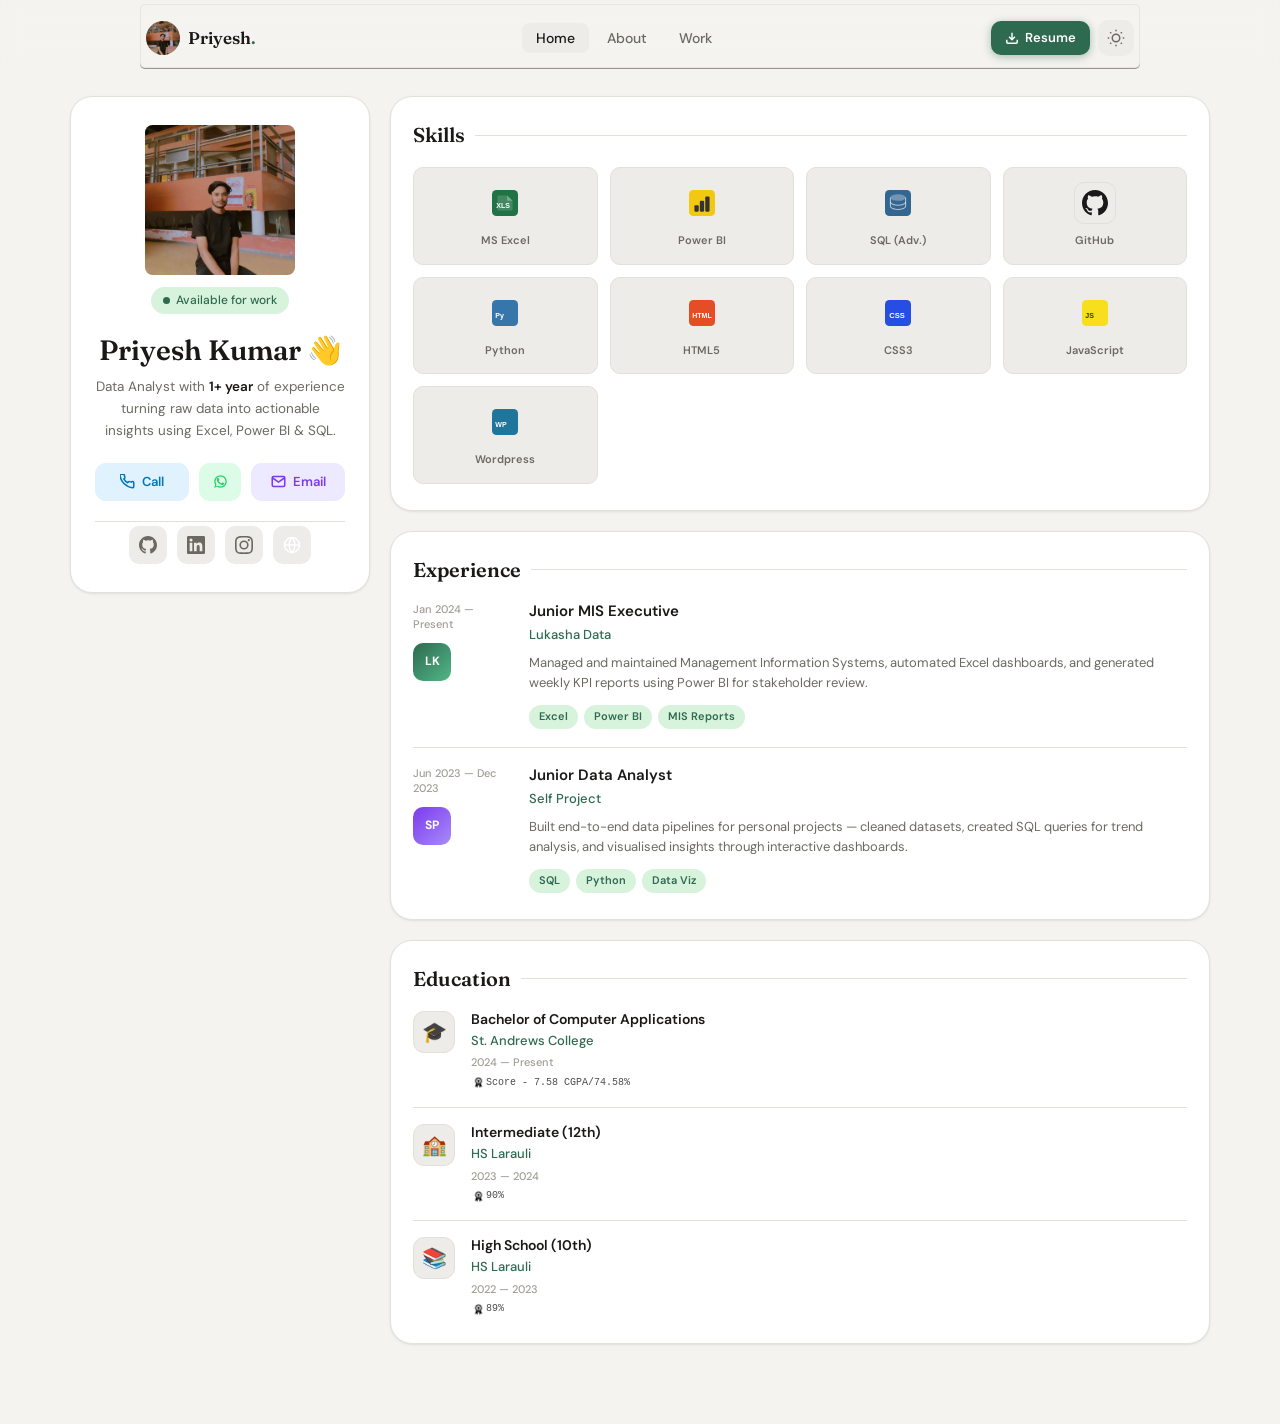
==== index.html @ 8670bcb8 "first commit" ====
<!DOCTYPE html>
<html lang="en" data-theme="light">
<head>
  <meta charset="UTF-8" />
  <meta name="viewport" content="width=device-width, initial-scale=1.0" />
  <title>Priyesh—Data Analyst</title>
  <link rel="preconnect" href="https://fonts.googleapis.com" />
  <link rel="preconnect" href="https://fonts.gstatic.com" crossorigin />
  <link href="https://fonts.googleapis.com/css2?family=DM+Sans:ital,opsz,wght@0,9..40,300;0,9..40,400;0,9..40,500;0,9..40,600;0,9..40,700;1,9..40,400&family=Fraunces:ital,opsz,wght@0,9..144,300;0,9..144,600;1,9..144,400&display=swap" rel="stylesheet" />
  <link rel="stylesheet" href="style.css" />
</head>
<body>
 
  <!-- ═══════════════════════════════════════════
       NAVBAR
  ═══════════════════════════════════════════ -->
  <nav class="navbar" id="navbar">
    <div class="nav-inner">
      <a href="#" class="logo" aria-label="Home">
        <img src="pic1.jpg" class="logo-mark"></img>
        <span class="logo-text">Priyesh<em>.</em></span>
      </a>
 
      <ul class="nav-links" id="navLinks">
        <li><a href="#home" class="nav-link active">Home</a></li>
        <li><a href="#about" class="nav-link">About</a></li>
        <li><a href="#work" class="nav-link">Work</a></li>
      </ul>
 
      <div class="nav-actions">
        <a href="Priyesh_Data_Analyst_Resume.pdf" class="btn-resume" download>
          <svg width="14" height="14" viewBox="0 0 24 24" fill="none" stroke="currentColor" stroke-width="2.5"><path d="M21 15v4a2 2 0 01-2 2H5a2 2 0 01-2-2v-4"/><polyline points="7 10 12 15 17 10"/><line x1="12" y1="15" x2="12" y2="3"/></svg>
          Resume
        </a>
        <button class="theme-toggle" id="themeToggle" aria-label="Toggle theme">
          <svg class="icon-sun" width="18" height="18" viewBox="0 0 24 24" fill="none" stroke="currentColor" stroke-width="2"><circle cx="12" cy="12" r="5"/><line x1="12" y1="1" x2="12" y2="3"/><line x1="12" y1="21" x2="12" y2="23"/><line x1="4.22" y1="4.22" x2="5.64" y2="5.64"/><line x1="18.36" y1="18.36" x2="19.78" y2="19.78"/><line x1="1" y1="12" x2="3" y2="12"/><line x1="21" y1="12" x2="23" y2="12"/><line x1="4.22" y1="19.78" x2="5.64" y2="18.36"/><line x1="18.36" y1="5.64" x2="19.78" y2="4.22"/></svg>
          <svg class="icon-moon" width="18" height="18" viewBox="0 0 24 24" fill="none" stroke="currentColor" stroke-width="2"><path d="M21 12.79A9 9 0 1111.21 3 7 7 0 0021 12.79z"/></svg>
        </button>
        <button class="hamburger" id="hamburger" aria-label="Open menu" aria-expanded="false">
          <span></span><span></span><span></span>
        </button>
      </div>
    </div>
  </nav>
 
  <!-- ═══════════════════════════════════════════
       HERO / MAIN CONTENT
  ═══════════════════════════════════════════ -->
  <main class="main-content" id="home">
    <div class="container">
      <div class="layout-grid">
 
        <!-- ───── LEFT COLUMN ───── -->
        <aside class="left-col">
          <div class="profile-card card" data-aos>
            <!-- Profile image -->
            <div class="profile-img-wrap">
  
            <div class="profile-img-slider">
                <img src="pic1.jpg" class="active" />
                <img src="pic2.jpg" />
                <img src="pic3.png" />
                <img src="pic4.jpg" />
            </div>

            <div class="status-badge">
                <span class="status-dot"></span>
                Available for work
            </div>

</div>
 
            <!-- Identity -->
            <div class="profile-info">
              <h1 class="profile-name">Priyesh Kumar <span class="wave">👋</span></h1>
              <p class="profile-bio">
                Data Analyst with <strong>1+ year</strong> of experience turning raw data into actionable insights using Excel, Power BI &amp; SQL.
              </p>
            </div>
 
            <!-- CTA buttons -->
            <div class="cta-buttons">
              <a href="tel:+91XXXXXXXXXX" class="btn btn-call" title="Call May No Available">
                <svg width="15" height="15" viewBox="0 0 24 24" fill="none" stroke="currentColor" stroke-width="2.5"><path d="M22 16.92v3a2 2 0 01-2.18 2 19.79 19.79 0 01-8.63-3.07A19.5 19.5 0 013.07 11a19.79 19.79 0 01-3.07-8.67A2 2 0 012 .18h3a2 2 0 012 1.72 12.84 12.84 0 00.7 2.81 2 2 0 01-.45 2.11L6.09 7.91a16 16 0 006 6l1.27-1.27a2 2 0 012.11-.45 12.84 12.84 0 002.81.7A2 2 0 0122 14z"/></svg>
                Call
              </a>
              <a href="https://wa.me/9262665260" target="_blank" class="btn btn-whatsapp">
                <svg width="15" height="15" viewBox="0 0 24 24" fill="currentColor"><path d="M17.472 14.382c-.297-.149-1.758-.867-2.03-.967-.273-.099-.471-.148-.67.15-.197.297-.767.966-.94 1.164-.173.199-.347.223-.644.075-.297-.15-1.255-.463-2.39-1.475-.883-.788-1.48-1.761-1.653-2.059-.173-.297-.018-.458.13-.606.134-.133.298-.347.446-.52.149-.174.198-.298.298-.497.099-.198.05-.371-.025-.52-.075-.149-.669-1.612-.916-2.207-.242-.579-.487-.5-.669-.51-.173-.008-.371-.01-.57-.01-.198 0-.52.074-.792.372-.272.297-1.04 1.016-1.04 2.479 0 1.462 1.065 2.875 1.213 3.074.149.198 2.096 3.2 5.077 4.487.709.306 1.262.489 1.694.625.712.227 1.36.195 1.871.118.571-.085 1.758-.719 2.006-1.413.248-.694.248-1.289.173-1.413-.074-.124-.272-.198-.57-.347z"/><path d="M11.999 2C6.477 2 2 6.477 2 12c0 1.89.525 3.66 1.438 5.168L2 22l4.986-1.419A9.953 9.953 0 0012 22c5.523 0 10-4.477 10-10S17.523 2 11.999 2zm.001 18a8 8 0 01-4.075-1.118l-.292-.173-3.024.861.876-2.95-.19-.304A8 8 0 1112 20z"/></svg>
              </a>
            <a href="mailto:priyesh9080@email.com?subject=Hello&body=I want to contact you" class="btn btn-email">
                <svg width="15" height="15" viewBox="0 0 24 24" fill="none" stroke="currentColor" stroke-width="2.5"><path d="M4 4h16c1.1 0 2 .9 2 2v12c0 1.1-.9 2-2 2H4c-1.1 0-2-.9-2-2V6c0-1.1.9-2 2-2z"/><polyline points="22,6 12,13 2,6"/></svg>
                Email
              </a>
            </div>
 
            <!-- Social links -->
            <div class="social-links">
              <a href="https://github.com/Priyesh47data" target="_blank" class="social-icon" aria-label="GitHub">
                <svg width="18" height="18" viewBox="0 0 24 24" fill="currentColor"><path d="M12 0C5.374 0 0 5.373 0 12c0 5.302 3.438 9.8 8.207 11.387.599.111.793-.261.793-.577v-2.234c-3.338.726-4.033-1.416-4.033-1.416-.546-1.387-1.333-1.756-1.333-1.756-1.089-.745.083-.729.083-.729 1.205.084 1.839 1.237 1.839 1.237 1.07 1.834 2.807 1.304 3.492.997.107-.775.418-1.305.762-1.604-2.665-.305-5.467-1.334-5.467-5.931 0-1.311.469-2.381 1.236-3.221-.124-.303-.535-1.524.117-3.176 0 0 1.008-.322 3.301 1.23A11.509 11.509 0 0112 5.803c1.02.005 2.047.138 3.006.404 2.291-1.552 3.297-1.23 3.297-1.23.653 1.653.242 2.874.118 3.176.77.84 1.235 1.911 1.235 3.221 0 4.609-2.807 5.624-5.479 5.921.43.372.823 1.102.823 2.222v3.293c0 .319.192.694.801.576C20.566 21.797 24 17.3 24 12c0-6.627-5.373-12-12-12z"/></svg>
              </a>
              <a href="https://www.linkedin.com/in/priyesh50/" target="_blank" class="social-icon" aria-label="LinkedIn">
                <svg width="18" height="18" viewBox="0 0 24 24" fill="currentColor"><path d="M20.447 20.452h-3.554v-5.569c0-1.328-.027-3.037-1.852-3.037-1.853 0-2.136 1.445-2.136 2.939v5.667H9.351V9h3.414v1.561h.046c.477-.9 1.637-1.85 3.37-1.85 3.601 0 4.267 2.37 4.267 5.455v6.286zM5.337 7.433a2.062 2.062 0 01-2.063-2.065 2.064 2.064 0 112.063 2.065zm1.782 13.019H3.555V9h3.564v11.452zM22.225 0H1.771C.792 0 0 .774 0 1.729v20.542C0 23.227.792 24 1.771 24h20.451C23.2 24 24 23.227 24 22.271V1.729C24 .774 23.2 0 22.222 0h.003z"/></svg>
              </a>
              <a href="https://www.instagram.com/https_priyesh/" target="_blank" class="social-icon" aria-label="Instagram">
                <svg width="18" height="18" viewBox="0 0 24 24" fill="currentColor"><path d="M12 2.163c3.204 0 3.584.012 4.85.07 3.252.148 4.771 1.691 4.919 4.919.058 1.265.069 1.645.069 4.849 0 3.205-.012 3.584-.069 4.849-.149 3.225-1.664 4.771-4.919 4.919-1.266.058-1.644.07-4.85.07-3.204 0-3.584-.012-4.849-.07-3.26-.149-4.771-1.699-4.919-4.92-.058-1.265-.07-1.644-.07-4.849 0-3.204.013-3.583.07-4.849.149-3.227 1.664-4.771 4.919-4.919 1.266-.057 1.645-.069 4.849-.069zm0-2.163c-3.259 0-3.667.014-4.947.072-4.358.2-6.78 2.618-6.98 6.98-.059 1.281-.073 1.689-.073 4.948 0 3.259.014 3.668.072 4.948.2 4.358 2.618 6.78 6.98 6.98 1.281.058 1.689.072 4.948.072 3.259 0 3.668-.014 4.948-.072 4.354-.2 6.782-2.618 6.979-6.98.059-1.28.073-1.689.073-4.948 0-3.259-.014-3.667-.072-4.947-.196-4.354-2.617-6.78-6.979-6.98-1.281-.059-1.69-.073-4.949-.073zm0 5.838a6.162 6.162 0 100 12.324 6.162 6.162 0 000-12.324zM12 16a4 4 0 110-8 4 4 0 010 8zm6.406-11.845a1.44 1.44 0 100 2.881 1.44 1.44 0 000-2.881z"/></svg>
              </a>
              <a title="Full Website" href="https://priyesh-five.vercel.app" target="_blank" class="social-icon" aria-label="Website">
                <svg class="globe-anim" width="18" height="18" viewBox="0 0 24 24" fill="none" stroke="currentColor" stroke-width="2">
                    <circle cx="12" cy="12" r="10"/>
                    <line x1="2" y1="12" x2="22" y2="12"/>
                    <path d="M12 2a15.3 15.3 0 014 10 15.3 15.3 0 01-4 10 15.3 15.3 0 01-4-10 15.3 15.3 0 014-10z"/>
                </svg>
             </a>
            </div>
          </div>
        </aside>
 
        <!-- ───── RIGHT COLUMN ───── -->
        <section class="right-col" id="about">
 
          <!-- SKILLS -->
          <div class="section-card card" data-aos>
            <h2 class="section-title">Skills</h2>
            <div class="skills-grid">
 
              <div class="skill-item">
                <div class="skill-icon excel">
                  <svg width="26" height="26" viewBox="0 0 48 48" fill="none"><rect width="48" height="48" rx="8" fill="#217346"/><path d="M28 10H12a2 2 0 00-2 2v24a2 2 0 002 2h24a2 2 0 002-2V20L28 10z" fill="#fff" fill-opacity=".15"/><path d="M28 10v10h10L28 10z" fill="#fff" fill-opacity=".3"/><text x="8" y="34" font-family="Arial" font-weight="bold" font-size="13" fill="white">XLS</text></svg>
                </div>
                <span>MS Excel</span>
              </div>
 
              <div class="skill-item">
                <div class="skill-icon powerbi">
                  <svg width="26" height="26" viewBox="0 0 48 48" fill="none"><rect width="48" height="48" rx="8" fill="#F2C811"/><rect x="10" y="28" width="8" height="12" rx="2" fill="#333"/><rect x="20" y="20" width="8" height="20" rx="2" fill="#333"/><rect x="30" y="12" width="8" height="28" rx="2" fill="#333"/></svg>
                </div>
                <span>Power BI</span>
              </div>
 
              <div class="skill-item">
                <div class="skill-icon sql">
                  <svg width="26" height="26" viewBox="0 0 48 48" fill="none"><rect width="48" height="48" rx="8" fill="#336791"/><ellipse cx="24" cy="14" rx="14" ry="6" fill="#fff" fill-opacity=".3"/><path d="M10 14v8c0 3.314 6.268 6 14 6s14-2.686 14-6v-8" stroke="#fff" stroke-opacity=".6" stroke-width="2"/><path d="M10 22v8c0 3.314 6.268 6 14 6s14-2.686 14-6v-8" stroke="#fff" stroke-opacity=".6" stroke-width="2"/></svg>
                </div>
                <span>SQL (Adv.)</span>
              </div>
 
              <div class="skill-item">
                <div class="skill-icon github">
                  <svg width="26" height="26" viewBox="0 0 24 24" fill="currentColor"><path d="M12 0C5.374 0 0 5.373 0 12c0 5.302 3.438 9.8 8.207 11.387.599.111.793-.261.793-.577v-2.234c-3.338.726-4.033-1.416-4.033-1.416-.546-1.387-1.333-1.756-1.333-1.756-1.089-.745.083-.729.083-.729 1.205.084 1.839 1.237 1.839 1.237 1.07 1.834 2.807 1.304 3.492.997.107-.775.418-1.305.762-1.604-2.665-.305-5.467-1.334-5.467-5.931 0-1.311.469-2.381 1.236-3.221-.124-.303-.535-1.524.117-3.176 0 0 1.008-.322 3.301 1.23A11.509 11.509 0 0112 5.803c1.02.005 2.047.138 3.006.404 2.291-1.552 3.297-1.23 3.297-1.23.653 1.653.242 2.874.118 3.176.77.84 1.235 1.911 1.235 3.221 0 4.609-2.807 5.624-5.479 5.921.43.372.823 1.102.823 2.222v3.293c0 .319.192.694.801.576C20.566 21.797 24 17.3 24 12c0-6.627-5.373-12-12-12z"/></svg>
                </div>
                <span>GitHub</span>
              </div>

              <div class="skill-item">
                <div class="skill-icon python">
                  <svg width="26" height="26" viewBox="0 0 48 48" fill="none"><rect width="48" height="48" rx="8" fill="#3776AB"/><text x="6" y="34" font-family="Arial" font-weight="bold" font-size="13" fill="white">Py</text></svg>
                </div>
                <span>Python</span>
              </div>

              <div class="skill-item">
                <div class="skill-icon html">
                  <svg width="26" height="26" viewBox="0 0 48 48" fill="none">
                  <rect width="48" height="48" rx="8" fill="#E44D26"/>
                  <text x="6" y="34" font-family="Arial" font-weight="bold" font-size="13" fill="white">HTML</text></svg>
                </div>
                <span>HTML5</span>
              </div>
 
              <div class="skill-item">
                <div class="skill-icon css">
                  <svg width="26" height="26" viewBox="0 0 48 48" fill="none">
                  <rect width="48" height="48" rx="8" fill="#264DE4"/>
                  <text x="8" y="34" font-family="Arial" font-weight="bold" font-size="14" fill="white">CSS</text></svg>
                </div>
                <span>CSS3</span>
              </div>
 
              <div class="skill-item">
                <div class="skill-icon js">
                  <svg width="26" height="26" viewBox="0 0 48 48" fill="none">
                  <rect width="48" height="48" rx="8" fill="#F7DF1E"/>
                  <text x="6" y="34" font-family="Arial" font-weight="bold" font-size="13" fill="#333">JS</text></svg>
                </div>
                <span>JavaScript</span>
              </div>
 
              <div class="skill-item">
                <div class="skill-icon js">
                    <svg width="26" height="26" viewBox="0 0 48 48" fill="none">
                    <rect width="48" height="48" rx="8" fill="#21759B"/>
                    <text x="6" y="34" font-family="Arial" font-weight="bold" font-size="13" fill="#ffffff">WP</text>
                    </svg>
                </div>
                <span>Wordpress</span>
              </div>
 
            </div>
          </div>
 
          <!-- EXPERIENCE -->
          <div class="section-card card" data-aos id="work">
            <h2 class="section-title">Experience</h2>
            <div class="timeline">
 
              <div class="timeline-item">
                <div class="timeline-meta">
                  <span class="timeline-date">Jan 2024 — Present</span>
                  <div class="company-badge lukasha">LK</div>
                </div>
                <div class="timeline-body">
                  <h3 class="job-title">Junior MIS Executive</h3>
                  <p class="company-name">Lukasha Data</p>
                  <p class="job-desc">Managed and maintained Management Information Systems, automated Excel dashboards, and generated weekly KPI reports using Power BI for stakeholder review.</p>
                  <div class="tag-list">
                    <span class="tag">Excel</span>
                    <span class="tag">Power BI</span>
                    <span class="tag">MIS Reports</span>
                  </div>
                </div>
              </div>
 
              <div class="timeline-item">
                <div class="timeline-meta">
                  <span class="timeline-date">Jun 2023 — Dec 2023</span>
                  <div class="company-badge self">SP</div>
                </div>
                <div class="timeline-body">
                  <h3 class="job-title">Junior Data Analyst</h3>
                  <p class="company-name">Self Project</p>
                  <p class="job-desc">Built end-to-end data pipelines for personal projects — cleaned datasets, created SQL queries for trend analysis, and visualised insights through interactive dashboards.</p>
                  <div class="tag-list">
                    <span class="tag">SQL</span>
                    <span class="tag">Python</span>
                    <span class="tag">Data Viz</span>
                  </div>
                </div>
              </div>
 
            </div>
          </div>
 
          <!-- EDUCATION -->
          <div class="section-card card" data-aos>
            <h2 class="section-title">Education</h2>
            <div class="edu-list">
 
              <div class="edu-item">
                <div class="edu-icon">🎓</div>
                <div class="edu-body">
                  <h3 class="edu-degree">Bachelor of Computer Applications</h3>
                  <p class="edu-school">St. Andrews College</p>
                  <span class="edu-year">2024 — Present</span>
                  <div class="score"> 
                      <img src="awardLogo.png" alt="awardLogo"> 
                      <span>Score - 7.58 CGPA/74.58%</span>
                  </div>
                </div>
              </div>
 
              <div class="edu-item">
                <div class="edu-icon">🏫</div>
                <div class="edu-body">
                  <h3 class="edu-degree">Intermediate (12th)</h3>
                  <p class="edu-school">HS Larauli</p>
                  <span class="edu-year">2023 — 2024</span>
                    <div class="score"> 
                      <img src="awardLogo.png" alt="awardLogo"> 
                      <span>90%</span>
                    </div>
                 </div>
              </div>
 
              <div class="edu-item">
                <div class="edu-icon">📚</div>
                <div class="edu-body">
                  <h3 class="edu-degree">High School (10th)</h3>
                  <p class="edu-school">HS Larauli</p>
                  <span class="edu-year">2022 — 2023</span>
                  <div class="score"> 
                      <img src="awardLogo.png" alt="awardLogo"> 
                      <span>89%</span>
                  </div>
                </div>
              </div>
 
            </div>
          </div>
 
        </section>
        <!-- end right-col -->
 
      </div>
    </div>
  </main>
 
  <!-- Mobile nav overlay -->
  <div class="nav-overlay" id="navOverlay"></div>
 
  <script src="script.js"></script>
</body>
</html>
---- style.css ----
/* ═══════════════════════════════════════════════════════
   PRIYESH KUMAR — PORTFOLIO STYLESHEET
   Mobile-first responsive design
   ═══════════════════════════════════════════════════════ */
 
/* ─── DESIGN TOKENS ─────────────────────────────────── */
:root {
  /* Colors – Light */
  --bg:            #f4f3ef;
  --bg-card:       #ffffff;
  --bg-card-hover: #fafaf8;
  --surface:       #eeece8;
  --border:        #e2e0da;
  --text-primary:  #1a1917;
  --text-secondary:#6b6962;
  --text-muted:    #a09d96;
  --accent:        #2d6a4f;
  --accent-light:  #d8f3dc;
  --accent-muted:  #e8f4ea;
  --call-color:    #0077b6;
  --call-bg:       #e0f2fe;
  --wa-color:      #25d366;
  --wa-bg:         #dcfce7;
  --mail-color:    #7c3aed;
  --mail-bg:       #ede9fe;
  --shadow-sm:     0 1px 3px rgba(0,0,0,.06), 0 1px 2px rgba(0,0,0,.04);
  --shadow-md:     0 4px 16px rgba(0,0,0,.08), 0 2px 6px rgba(0,0,0,.04);
  --shadow-lg:     0 12px 40px rgba(0,0,0,.1);
  --radius-sm:     10px;
  --radius-md:     16px;
  --radius-lg:     22px;
  --radius-xl:     28px;
  --nav-h:         64px;
  --transition:    0.25s cubic-bezier(.4,0,.2,1);
}
 
[data-theme="dark"] {
  --bg:            #111110;
  --bg-card:       #1c1b19;
  --bg-card-hover: #222120;
  --surface:       #272624;
  --border:        #2f2e2b;
  --text-primary:  #f0ede8;
  --text-secondary:#9a968f;
  --text-muted:    #5c5953;
  --accent:        #52b788;
  --accent-light:  #1b3a2a;
  --accent-muted:  #1a3028;
  --call-color:    #38bdf8;
  --call-bg:       #0c2a3a;
  --wa-color:      #4ade80;
  --wa-bg:         #0d2b18;
  --mail-color:    #a78bfa;
  --mail-bg:       #1e1338;
  --shadow-sm:     0 1px 3px rgba(0,0,0,.3);
  --shadow-md:     0 4px 16px rgba(0,0,0,.4);
  --shadow-lg:     0 12px 40px rgba(0,0,0,.5);
}
 
/* ─── RESET ──────────────────────────────────────────── */
*, *::before, *::after { box-sizing: border-box; margin: 0; padding: 0; }
html { scroll-behavior: smooth; }
body {
  font-family: 'DM Sans', system-ui, sans-serif;
  background: var(--bg);
  color: var(--text-primary);
  line-height: 1.6;
  min-height: 100vh;
  transition: background var(--transition), color var(--transition);
}
img, svg { display: block; max-width: 100%; }
a { text-decoration: none; color: inherit; }
ul { list-style: none; }
button { cursor: pointer; border: none; background: none; font: inherit; }
 
/* ─── TYPOGRAPHY ─────────────────────────────────────── */
h1, h2, h3 { font-family: 'Fraunces', Georgia, serif; line-height: 1.2; }
 
/* ─── UTILITY ────────────────────────────────────────── */
.container {
  width: 100%;
  max-width: 1180px;
  margin: 0 auto;
  padding: 0 20px;
}
 
.card {
  background: var(--bg-card);
  border: 1px solid var(--border);
  border-radius: var(--radius-lg);
  box-shadow: var(--shadow-sm);
  transition: box-shadow var(--transition), background var(--transition), border-color var(--transition);
}
.card:hover { box-shadow: var(--shadow-md); }
 
/* ─── NAVBAR ─────────────────────────────────────────── */
.navbar {
  position: sticky;
  top: 0;
  z-index: 100;
  height: var(--nav-h);
  backdrop-filter: blur(12px);
  transition: background var(--transition), border-color var(--transition);
  display: flex;
  align-items: center;
  justify-content: center;
}
.navbar.scrolled {
  background: color-mix(in srgb, var(--bg) 85%, transparent);
}
 
.nav-inner {
  display: flex;
  align-items: center;
  height: 100%;
  gap: 12px;
  width: 95vw;
  max-width: 1000px;
  border: 1px solid rgba(166, 164, 164, 0.153);
  border-radius: 5px;
  margin-top: 7px;
  padding: 5px 5px 0 5px;
  box-shadow: 0 1px rgb(153, 149, 149);
 }
 
/* Logo */
.logo {
  display: flex;
  align-items: center;
  gap: 8px;
  flex-shrink: 0;
}
.logo-mark {
  width: 34px; 
  height: 34px;
  object-fit: cover;
  object-position: center;
  border-radius: 50%;
  background: var(--accent);
  color: #fff;
  font-family: 'Fraunces', serif;
  font-size: 16px;
  font-weight: 600;
  display: flex; align-items: center; justify-content: center;
  flex-shrink: 0;
}
.logo-text {
  font-family: 'Fraunces', serif;
  font-size: 17px;
  font-weight: 600;
  color: var(--text-primary);
}
.logo-text em { color: var(--accent); font-style: normal; }
 
/* Nav links */
.nav-links {
  display: none;
  flex: 1;
  justify-content: center;
  gap: 4px;
}
.nav-link {
  padding: 6px 14px;
  border-radius: 8px;
  font-size: 14px;
  font-weight: 500;
  color: var(--text-secondary);
  transition: all var(--transition);
}
.nav-link:hover, .nav-link.active {
  color: var(--text-primary);
  background: var(--surface);
}
 
/* Nav actions */
.nav-actions {
  display: flex;
  align-items: center;
  gap: 8px;
  margin-left: auto;
}
 
.btn-resume {
  display: flex;
  align-items: center;
  gap: 6px;
  padding: 7px 14px;
  border-radius: 10px;
  background: var(--accent);
  color: #fff;
  font-size: 13px;
  font-weight: 600;
  transition: all var(--transition);
  box-shadow: 0 2px 8px color-mix(in srgb, var(--accent) 40%, transparent);
}
.btn-resume:hover {
  transform: translateY(-1px);
  box-shadow: 0 4px 14px color-mix(in srgb, var(--accent) 50%, transparent);
}
 
.theme-toggle {
  width: 36px; height: 36px;
  border-radius: 10px;
  background: var(--surface);
  color: var(--text-secondary);
  display: flex; align-items: center; justify-content: center;
  transition: all var(--transition);
  flex-shrink: 0;
}
.theme-toggle:hover { background: var(--border); color: var(--text-primary); }
.icon-moon { display: none; }
[data-theme="dark"] .icon-sun { display: none; }
[data-theme="dark"] .icon-moon { display: block; }
 
/* Hamburger */
.hamburger {
  width: 36px; height: 36px;
  border-radius: 10px;
  background: var(--surface);
  display: flex; flex-direction: column;
  align-items: center; justify-content: center;
  gap: 4px;
  transition: background var(--transition);
}
.hamburger span {
  display: block;
  width: 18px; height: 2px;
  background: var(--text-secondary);
  border-radius: 2px;
  transition: all var(--transition);
}
.hamburger.open span:nth-child(1) { transform: translateY(6px) rotate(45deg); }
.hamburger.open span:nth-child(2) { opacity: 0; transform: scaleX(0); }
.hamburger.open span:nth-child(3) { transform: translateY(-6px) rotate(-45deg); }
 
/* Mobile nav overlay */
.nav-overlay {
  display: none;
  position: fixed; inset: 0;
  background: rgba(0,0,0,.3);
  z-index: 98;
  backdrop-filter: blur(4px);
}
.nav-overlay.open { display: block; }
 
/* ─── MAIN CONTENT ───────────────────────────────────── */
.main-content {
  padding: 24px 0 60px;
}
 
.layout-grid {
  display: grid;
  gap: 20px;
}
 
/* ─── LEFT COL / PROFILE CARD ────────────────────────── */
.profile-card {
  padding: 28px 24px;
  display: flex;
  flex-direction: column;
  gap: 20px;
}
 
/* Profile image */
.profile-img-wrap {
  display: flex;
  flex-direction: column;
  align-items: center;
  gap: 12px;
}
 
 .profile-img-slider {
  position: relative;
  width: 150px;
  height: 150px;
  border-radius: 5%;
  overflow: hidden;
}

.profile-img-slider img {
  position: absolute;
  width: 100%;
  height: 100%;
  object-fit: cover;
  object-position: center;
  top: 0;
  left: 0;
  opacity: 0;
  transition: opacity 1s ease-in-out;
}

.profile-img-slider img.active {
  opacity: 1;
}
.profile-img-placeholder svg {
  position: absolute;
  width: 100%;
  height: 100%;
}
.img-initials {
  font-family: 'Fraunces', serif;
  font-size: 32px;
  font-weight: 600;
  color: var(--accent);
  position: relative;
  z-index: 1;
}
 
/* Replace initials with an actual photo by setting this via JS */
.profile-img-real {
  width: 110px; height: 110px;
  border-radius: 50%;
  object-fit: cover;
  border: 3px solid var(--border);
}
 
.status-badge {
  display: inline-flex;
  align-items: center;
  gap: 6px;
  padding: 4px 12px;
  border-radius: 20px;
  background: var(--accent-light);
  color: var(--accent);
  font-size: 12px;
  font-weight: 500;
}
.status-dot {
  width: 7px; height: 7px;
  border-radius: 50%;
  background: var(--accent);
  animation: pulse 2s infinite;
}
@keyframes pulse {
  0%, 100% { opacity: 1; transform: scale(1); }
  50% { opacity: 0.5; transform: scale(0.8); }
}
 
/* Profile info */
.profile-info { text-align: center; }
.profile-name {
  font-size: 26px;
  font-weight: 600;
  color: var(--text-primary);
  margin-bottom: 8px;
}
.wave { display: inline-block; animation: wave 2.5s infinite; transform-origin: 70% 70%; }
@keyframes wave {
  0%,60%,100% { transform: rotate(0); }
  10%,30% { transform: rotate(-15deg); }
  20%,40% { transform: rotate(12deg); }
}
.profile-bio {
  font-size: 14px;
  color: var(--text-secondary);
  line-height: 1.65;
}
.profile-bio strong { color: var(--text-primary); font-weight: 600; }
 
/* CTA Buttons */
.cta-buttons {
  display: flex;
  gap: 10px;
  flex-wrap: wrap;
  justify-content: center;
}
 
.btn {
  display: inline-flex;
  align-items: center;
  gap: 7px;
  padding: 9px 18px;
  border-radius: 11px;
  font-size: 13px;
  font-weight: 600;
  transition: all var(--transition);
  flex: 1;
  justify-content: center;
  min-width: 90px;
}
.btn:hover { transform: translateY(-2px); }
 
.btn-call {
  background: var(--call-bg);
  color: var(--call-color);
}
.btn-call:hover { box-shadow: 0 4px 12px color-mix(in srgb, var(--call-color) 25%, transparent); }
 
.btn-whatsapp {
  background: var(--wa-bg);
  color: var(--wa-color);
  flex: 0;
  width: 42px;
  min-width: 42px;
  padding: 9px;
}
.btn-whatsapp:hover { box-shadow: 0 4px 12px color-mix(in srgb, var(--wa-color) 25%, transparent); }
 
.btn-email {
  background: var(--mail-bg);
  color: var(--mail-color);
}
.btn-email:hover { box-shadow: 0 4px 12px color-mix(in srgb, var(--mail-color) 25%, transparent); }
 
/* Social links */
.social-links {
  display: flex;
  justify-content: center;
  gap: 10px;
  padding-top: 4px;
  border-top: 1px solid var(--border);
}
.social-icon {
  width: 38px; height: 38px;
  border-radius: 10px;
  background: var(--surface);
  color: var(--text-secondary);
  display: flex; align-items: center; justify-content: center;
  transition: all var(--transition);
}
.social-icon:hover {
  background: var(--accent);
  color: #fff;
  transform: translateY(-2px);
  box-shadow: 0 4px 12px color-mix(in srgb, var(--accent) 35%, transparent);
}
 
.social-icon:last-child{ 
   animation: bgColorShift 5s ease-in-out infinite; 
   color: rgb(255, 255, 255);
}

/* Background color animation */
@keyframes bgColorShift {
  0% {
    background: #000000;
  }
  25% {
    background: #f20606;
  }
  
  75% {
    background: #0894f2;
  }
  100% {
    background: #000000;
  }
}
/* Website-Globe Icon Animarion */
.globe-anim {
  animation: rotateGlobe 6s linear infinite;
}

/* Rotation */
@keyframes rotateGlobe {
  from {
    transform: rotate(0deg);
  }
  to {
    transform: rotate(360deg);
  }
}
 
/* ─── SECTION CARDS (right col) ──────────────────────── */
.section-card {
  padding: 26px 22px;
}
 
.section-title {
  font-size: 20px;
  font-weight: 600;
  color: var(--text-primary);
  margin-bottom: 20px;
  display: flex;
  align-items: center;
  gap: 10px;
}
.section-title::after {
  content: '';
  flex: 1;
  height: 1px;
  background: var(--border);
}
 
/* ─── SKILLS GRID ────────────────────────────────────── */
.skills-grid {
  display: grid;
  grid-template-columns: repeat(4, 1fr);
  gap: 12px;
}
 
.skill-item {
  display: flex;
  flex-direction: column;
  align-items: center;
  gap: 8px;
  padding: 14px 8px;
  border-radius: var(--radius-sm);
  background: var(--surface);
  border: 1px solid var(--border);
  cursor: default;
  transition: all var(--transition);
}
.skill-item:hover {
  background: var(--bg-card);
  border-color: var(--accent);
  transform: translateY(-3px);
  box-shadow: var(--shadow-md);
}
.skill-item span {
  font-size: 11px;
  font-weight: 600;
  color: var(--text-secondary);
  text-align: center;
  white-space: nowrap;
}
.skill-icon {
  width: 42px; height: 42px;
  border-radius: 10px;
  display: flex; align-items: center; justify-content: center;
  overflow: hidden;
}
.skill-icon.github { color: var(--text-primary); background: var(--surface); border: 1px solid var(--border); }
.skill-icon.python { background: transparent; }
 
/* ─── TIMELINE / EXPERIENCE ──────────────────────────── */
.timeline {
  display: flex;
  flex-direction: column;
  gap: 0;
}
 
.timeline-item {
  display: grid;
  grid-template-columns: 100px 1fr;
  gap: 16px;
  padding: 18px 0;
  border-bottom: 1px solid var(--border);
  transition: background var(--transition);
}
.timeline-item:first-child { padding-top: 0; }
.timeline-item:last-child { border-bottom: none; padding-bottom: 0; }
 
.timeline-meta {
  display: flex;
  flex-direction: column;
  align-items: flex-start;
  gap: 10px;
}
 
.timeline-date {
  font-size: 11px;
  font-weight: 500;
  color: var(--text-muted);
  line-height: 1.4;
}
 
.company-badge {
  width: 38px; height: 38px;
  border-radius: 10px;
  display: flex; align-items: center; justify-content: center;
  font-size: 12px;
  font-weight: 700;
  color: #fff;
  flex-shrink: 0;
}
.company-badge.lukasha { background: linear-gradient(135deg, #2d6a4f, #52b788); }
.company-badge.self    { background: linear-gradient(135deg, #7c3aed, #a78bfa); }
 
.timeline-body { display: flex; flex-direction: column; gap: 5px; }
 
.job-title {
  font-family: 'DM Sans', sans-serif;
  font-size: 15px;
  font-weight: 600;
  color: var(--text-primary);
}
.company-name {
  font-size: 13px;
  color: var(--accent);
  font-weight: 500;
}
.job-desc {
  font-size: 13px;
  color: var(--text-secondary);
  line-height: 1.6;
  margin-top: 2px;
}
 
.tag-list {
  display: flex;
  flex-wrap: wrap;
  gap: 6px;
  margin-top: 6px;
}
.tag {
  padding: 3px 10px;
  border-radius: 20px;
  background: var(--accent-light);
  color: var(--accent);
  font-size: 11px;
  font-weight: 600;
}
 
/* ─── EDUCATION ──────────────────────────────────────── */
.edu-list {
  display: flex;
  flex-direction: column;
  gap: 0;
}
 
.edu-item {
  display: flex;
  gap: 16px;
  align-items: flex-start;
  padding: 16px 0;
  border-bottom: 1px solid var(--border);
}
.edu-item:first-child { padding-top: 0; }
.edu-item:last-child { border-bottom: none; padding-bottom: 0; }
 
.edu-icon {
  width: 42px; height: 42px;
  border-radius: 11px;
  background: var(--surface);
  border: 1px solid var(--border);
  display: flex; align-items: center; justify-content: center;
  font-size: 20px;
  flex-shrink: 0;
}
 
.edu-body { display: flex; flex-direction: column; gap: 3px; }
 
.edu-degree {
  font-family: 'DM Sans', sans-serif;
  font-size: 14px;
  font-weight: 600;
  color: var(--text-primary);
}
.edu-school {
  font-size: 13px;
  color: var(--accent);
  font-weight: 500;
}
.edu-year {
  font-size: 11px;
  color: var(--text-muted);
  font-weight: 500;
}
 
.score{
display: flex; 
align-items: center; 
font-size: 10px;
color: rgb(78, 75, 75);
font-family: monospace;
}
 
.score img{
  height: 15px; 
  width: 15px;
}
/* ─── AOS (SCROLL ANIMATIONS) ────────────────────────── */
[data-aos] {
  opacity: 0;
  transform: translateY(20px);
  transition: opacity 0.5s ease, transform 0.5s ease;
}
[data-aos].aos-in {
  opacity: 1;
  transform: translateY(0);
}
 
/* ─── RESPONSIVE: TABLET ─────────────────────────────── */
@media (min-width: 600px) {
  .skills-grid { grid-template-columns: repeat(4, 1fr); }
}
 
/* ─── RESPONSIVE: DESKTOP ────────────────────────────── */
@media (min-width: 1024px) {
  .nav-links { display: flex; }
  .hamburger { display: none; }
 
  .main-content { padding: 32px 0 80px; }
 
  .layout-grid {
    grid-template-columns: 300px 1fr;
    align-items: start;
  }
 
  .left-col {
    position: sticky;
    top: calc(var(--nav-h) + 20px);
  }
 
  .profile-img-placeholder { width: 130px; height: 130px; }
  .profile-name { font-size: 28px; }
  .profile-bio { font-size: 13.5px; }
 
  .right-col {
    display: flex;
    flex-direction: column;
    gap: 20px;
  }
 
  .cta-buttons { flex-wrap: nowrap; }
}
 
/* ─── RESPONSIVE: MOBILE NAV ─────────────────────────── */
@media (max-width: 1023px) {
  .nav-links {
    display: flex;
    flex-direction: column;
    position: fixed;
    top: var(--nav-h);
    right: -260px;
    width: 240px;
    height: calc(100vh - var(--nav-h));
    background: var(--bg-card);
    border-left: 1px solid var(--border);
    z-index: 99;
    padding: 24px 16px;
    gap: 6px;
    transition: right var(--transition);
    box-shadow: var(--shadow-lg);
  }
  .nav-links.open { right: 0; }
  .nav-link { padding: 10px 14px; font-size: 15px; }
 
  .right-col {
    display: flex;
    flex-direction: column;
    gap: 20px;
  }
}
 
/* ─── SCROLLBAR ──────────────────────────────────────── */
::-webkit-scrollbar { width: 6px; }
::-webkit-scrollbar-track { background: var(--bg); }
::-webkit-scrollbar-thumb { background: var(--border); border-radius: 3px; }
::-webkit-scrollbar-thumb:hover { background: var(--text-muted); }
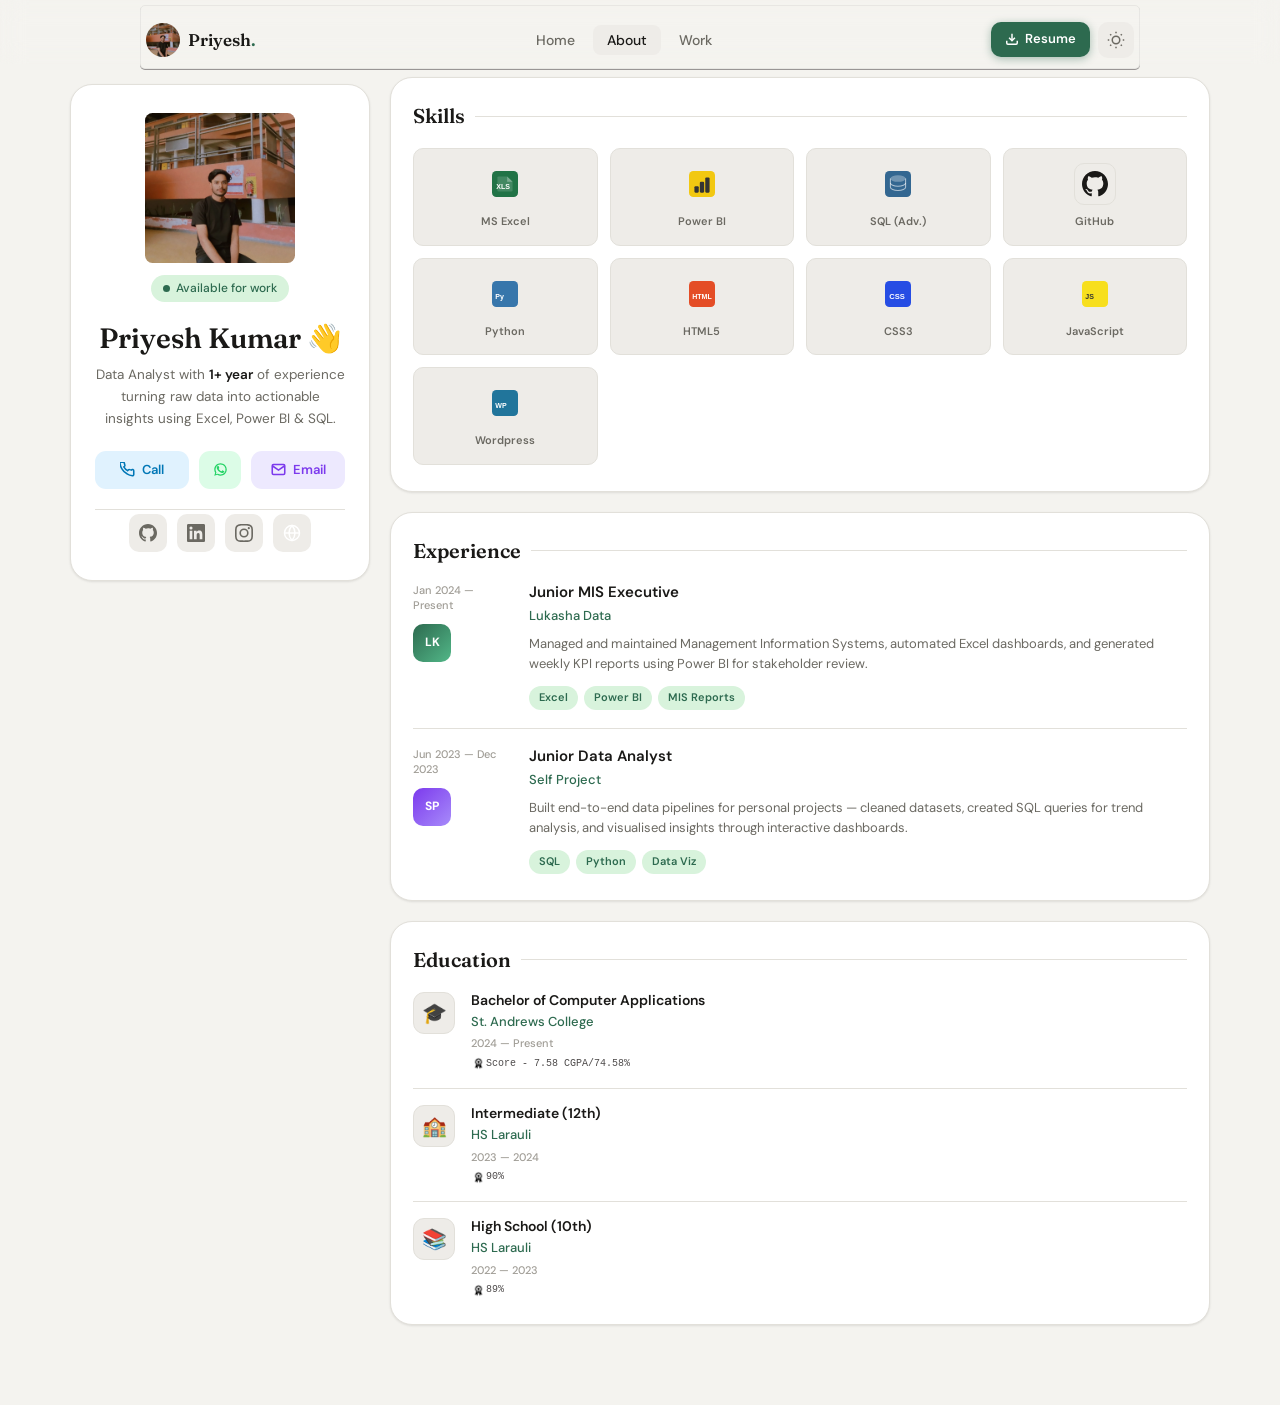
==== commit ebd1c225: "added phone no." ====
--- a/index.html
+++ b/index.html
@@ -80,7 +80,7 @@
  
             <!-- CTA buttons -->
             <div class="cta-buttons">
-              <a href="tel:+91XXXXXXXXXX" class="btn btn-call" title="Call May No Available">
+              <a href="tel:+919262665260" class="btn btn-call" title="Call May No Available">
                 <svg width="15" height="15" viewBox="0 0 24 24" fill="none" stroke="currentColor" stroke-width="2.5"><path d="M22 16.92v3a2 2 0 01-2.18 2 19.79 19.79 0 01-8.63-3.07A19.5 19.5 0 013.07 11a19.79 19.79 0 01-3.07-8.67A2 2 0 012 .18h3a2 2 0 012 1.72 12.84 12.84 0 00.7 2.81 2 2 0 01-.45 2.11L6.09 7.91a16 16 0 006 6l1.27-1.27a2 2 0 012.11-.45 12.84 12.84 0 002.81.7A2 2 0 0122 14z"/></svg>
                 Call
               </a>
--- a/style.css
+++ b/style.css
@@ -1,89 +1,84 @@
-/* ═══════════════════════════════════════════════════════
+ /* ═══════════════════════════════════════════════════════
    PRIYESH KUMAR — PORTFOLIO STYLESHEET
    Mobile-first responsive design
-   ═══════════════════════════════════════════════════════ */
- 
+═══════════════════════════════════════════════════════ */
+
 /* ─── DESIGN TOKENS ─────────────────────────────────── */
 :root {
-  /* Colors – Light */
-  --bg:            #f4f3ef;
-  --bg-card:       #ffffff;
+  --bg: #f4f3ef;
+  --bg-card: #ffffff;
   --bg-card-hover: #fafaf8;
-  --surface:       #eeece8;
-  --border:        #e2e0da;
-  --text-primary:  #1a1917;
+  --surface: #eeece8;
+  --border: #e2e0da;
+  --text-primary: #1a1917;
   --text-secondary:#6b6962;
-  --text-muted:    #a09d96;
-  --accent:        #2d6a4f;
-  --accent-light:  #d8f3dc;
-  --accent-muted:  #e8f4ea;
-  --call-color:    #0077b6;
-  --call-bg:       #e0f2fe;
-  --wa-color:      #25d366;
-  --wa-bg:         #dcfce7;
-  --mail-color:    #7c3aed;
-  --mail-bg:       #ede9fe;
-  --shadow-sm:     0 1px 3px rgba(0,0,0,.06), 0 1px 2px rgba(0,0,0,.04);
-  --shadow-md:     0 4px 16px rgba(0,0,0,.08), 0 2px 6px rgba(0,0,0,.04);
-  --shadow-lg:     0 12px 40px rgba(0,0,0,.1);
-  --radius-sm:     10px;
-  --radius-md:     16px;
-  --radius-lg:     22px;
-  --radius-xl:     28px;
-  --nav-h:         64px;
-  --transition:    0.25s cubic-bezier(.4,0,.2,1);
-}
- 
+  --text-muted: #a09d96;
+  --accent: #2d6a4f;
+  --accent-light: #d8f3dc;
+  --accent-muted: #e8f4ea;
+  --call-color: #0077b6;
+  --call-bg: #e0f2fe;
+  --wa-color: #25d366;
+  --wa-bg: #dcfce7;
+  --mail-color: #7c3aed;
+  --mail-bg: #ede9fe;
+  --shadow-sm: 0 1px 3px rgba(0,0,0,.06), 0 1px 2px rgba(0,0,0,.04);
+  --shadow-md: 0 4px 16px rgba(0,0,0,.08), 0 2px 6px rgba(0,0,0,.04);
+  --shadow-lg: 0 12px 40px rgba(0,0,0,.1);
+  --radius-sm: 10px;
+  --radius-md: 16px;
+  --radius-lg: 22px;
+  --radius-xl: 28px;
+  --nav-h: 64px;
+  --transition: 0.25s cubic-bezier(.4,0,.2,1);
+}
+
 [data-theme="dark"] {
-  --bg:            #111110;
-  --bg-card:       #1c1b19;
+  --bg: #111110;
+  --bg-card: #1c1b19;
   --bg-card-hover: #222120;
-  --surface:       #272624;
-  --border:        #2f2e2b;
-  --text-primary:  #f0ede8;
+  --surface: #272624;
+  --border: #2f2e2b;
+  --text-primary: #f0ede8;
   --text-secondary:#9a968f;
-  --text-muted:    #5c5953;
-  --accent:        #52b788;
-  --accent-light:  #1b3a2a;
-  --accent-muted:  #1a3028;
-  --call-color:    #38bdf8;
-  --call-bg:       #0c2a3a;
-  --wa-color:      #4ade80;
-  --wa-bg:         #0d2b18;
-  --mail-color:    #a78bfa;
-  --mail-bg:       #1e1338;
-  --shadow-sm:     0 1px 3px rgba(0,0,0,.3);
-  --shadow-md:     0 4px 16px rgba(0,0,0,.4);
-  --shadow-lg:     0 12px 40px rgba(0,0,0,.5);
-}
- 
+  --text-muted: #5c5953;
+  --accent: #52b788;
+  --accent-light: #1b3a2a;
+  --accent-muted: #1a3028;
+  --call-color: #38bdf8;
+  --call-bg: #0c2a3a;
+  --wa-color: #4ade80;
+  --wa-bg: #0d2b18;
+  --mail-color: #a78bfa;
+  --mail-bg: #1e1338;
+  --shadow-sm: 0 1px 3px rgba(0,0,0,.3);
+  --shadow-md: 0 4px 16px rgba(0,0,0,.4);
+  --shadow-lg: 0 12px 40px rgba(0,0,0,.5);
+}
+
 /* ─── RESET ──────────────────────────────────────────── */
 *, *::before, *::after { box-sizing: border-box; margin: 0; padding: 0; }
-html { scroll-behavior: smooth; }
+html { scroll-behavior: smooth;  overflow-x: hidden;  /* ← ADD this */ }
 body {
   font-family: 'DM Sans', system-ui, sans-serif;
   background: var(--bg);
   color: var(--text-primary);
   line-height: 1.6;
-  min-height: 100vh;
+  min-height: 100vh; 
+    overflow-x: hidden;  /* ← REPLACE width:100vw with this */
+
   transition: background var(--transition), color var(--transition);
 }
 img, svg { display: block; max-width: 100%; }
 a { text-decoration: none; color: inherit; }
 ul { list-style: none; }
 button { cursor: pointer; border: none; background: none; font: inherit; }
- 
+
 /* ─── TYPOGRAPHY ─────────────────────────────────────── */
 h1, h2, h3 { font-family: 'Fraunces', Georgia, serif; line-height: 1.2; }
- 
+
 /* ─── UTILITY ────────────────────────────────────────── */
-.container {
-  width: 100%;
-  max-width: 1180px;
-  margin: 0 auto;
-  padding: 0 20px;
-}
- 
+.container { width: 100%; max-width: 1180px; margin: 0 auto; padding: 0 20px; }
 .card {
   background: var(--bg-card);
   border: 1px solid var(--border);
@@ -92,23 +87,23 @@
   transition: box-shadow var(--transition), background var(--transition), border-color var(--transition);
 }
 .card:hover { box-shadow: var(--shadow-md); }
- 
+
 /* ─── NAVBAR ─────────────────────────────────────────── */
 .navbar {
-  position: sticky;
+  position:fixed;  
   top: 0;
-  z-index: 100;
+  z-index: 1000;
   height: var(--nav-h);
   backdrop-filter: blur(12px);
   transition: background var(--transition), border-color var(--transition);
   display: flex;
   align-items: center;
-  justify-content: center;
+  justify-content: center;  
+  width: 100vw;
 }
 .navbar.scrolled {
   background: color-mix(in srgb, var(--bg) 85%, transparent);
 }
- 
 .nav-inner {
   display: flex;
   align-items: center;
@@ -118,41 +113,26 @@
   max-width: 1000px;
   border: 1px solid rgba(166, 164, 164, 0.153);
   border-radius: 5px;
-  margin-top: 7px;
+  margin-top: 10px;
   padding: 5px 5px 0 5px;
   box-shadow: 0 1px rgb(153, 149, 149);
- }
- 
+}
+
 /* Logo */
-.logo {
-  display: flex;
-  align-items: center;
-  gap: 8px;
-  flex-shrink: 0;
-}
+.logo { display: flex; align-items: center; gap: 8px; flex-shrink: 0; }
 .logo-mark {
-  width: 34px; 
-  height: 34px;
-  object-fit: cover;
-  object-position: center;
+  width: 34px; height: 34px;
+  object-fit: cover; object-position: center;
   border-radius: 50%;
-  background: var(--accent);
-  color: #fff;
-  font-family: 'Fraunces', serif;
-  font-size: 16px;
-  font-weight: 600;
+  background: var(--accent); color: #fff;
+  font-family: 'Fraunces', serif; font-size: 16px; font-weight: 600;
   display: flex; align-items: center; justify-content: center;
   flex-shrink: 0;
 }
-.logo-text {
-  font-family: 'Fraunces', serif;
-  font-size: 17px;
-  font-weight: 600;
-  color: var(--text-primary);
-}
+.logo-text { font-family: 'Fraunces', serif; font-size: 17px; font-weight: 600; color: var(--text-primary); }
 .logo-text em { color: var(--accent); font-style: normal; }
- 
-/* Nav links */
+
+/* Nav links — DESKTOP: centered flex row */
 .nav-links {
   display: none;
   flex: 1;
@@ -162,8 +142,7 @@
 .nav-link {
   padding: 6px 14px;
   border-radius: 8px;
-  font-size: 14px;
-  font-weight: 500;
+  font-size: 14px; font-weight: 500;
   color: var(--text-secondary);
   transition: all var(--transition);
 }
@@ -171,47 +150,32 @@
   color: var(--text-primary);
   background: var(--surface);
 }
- 
+
 /* Nav actions */
-.nav-actions {
-  display: flex;
-  align-items: center;
-  gap: 8px;
-  margin-left: auto;
-}
- 
+.nav-actions { display: flex; align-items: center; gap: 8px; margin-left: auto; }
 .btn-resume {
-  display: flex;
-  align-items: center;
-  gap: 6px;
+  display: flex; align-items: center; gap: 6px;
   padding: 7px 14px;
   border-radius: 10px;
-  background: var(--accent);
-  color: #fff;
-  font-size: 13px;
-  font-weight: 600;
+  background: var(--accent); color: #fff;
+  font-size: 13px; font-weight: 600;
   transition: all var(--transition);
   box-shadow: 0 2px 8px color-mix(in srgb, var(--accent) 40%, transparent);
 }
-.btn-resume:hover {
-  transform: translateY(-1px);
-  box-shadow: 0 4px 14px color-mix(in srgb, var(--accent) 50%, transparent);
-}
- 
+.btn-resume:hover { transform: translateY(-1px); box-shadow: 0 4px 14px color-mix(in srgb, var(--accent) 50%, transparent); }
+
 .theme-toggle {
   width: 36px; height: 36px;
   border-radius: 10px;
-  background: var(--surface);
-  color: var(--text-secondary);
+  background: var(--surface); color: var(--text-secondary);
   display: flex; align-items: center; justify-content: center;
-  transition: all var(--transition);
-  flex-shrink: 0;
+  transition: all var(--transition); flex-shrink: 0;
 }
 .theme-toggle:hover { background: var(--border); color: var(--text-primary); }
 .icon-moon { display: none; }
 [data-theme="dark"] .icon-sun { display: none; }
 [data-theme="dark"] .icon-moon { display: block; }
- 
+
 /* Hamburger */
 .hamburger {
   width: 36px; height: 36px;
@@ -221,10 +185,11 @@
   align-items: center; justify-content: center;
   gap: 4px;
   transition: background var(--transition);
+  position: relative;
+  z-index: 101; /* above overlay */
 }
 .hamburger span {
-  display: block;
-  width: 18px; height: 2px;
+  display: block; width: 18px; height: 2px;
   background: var(--text-secondary);
   border-radius: 2px;
   transition: all var(--transition);
@@ -232,102 +197,47 @@
 .hamburger.open span:nth-child(1) { transform: translateY(6px) rotate(45deg); }
 .hamburger.open span:nth-child(2) { opacity: 0; transform: scaleX(0); }
 .hamburger.open span:nth-child(3) { transform: translateY(-6px) rotate(-45deg); }
- 
-/* Mobile nav overlay */
+
+/* ─── MOBILE NAV DRAWER ──────────────────────────────── */
+/* Hidden by default on all screen sizes */
 .nav-overlay {
   display: none;
-  position: fixed; inset: 0;
-  background: rgba(0,0,0,.3);
-  z-index: 98;
-  backdrop-filter: blur(4px);
+  position: fixed;
+  inset: 0;
+  background: rgba(203, 201, 201, 0);
+  z-index: 998; 
 }
 .nav-overlay.open { display: block; }
- 
+
 /* ─── MAIN CONTENT ───────────────────────────────────── */
-.main-content {
-  padding: 24px 0 60px;
-}
- 
-.layout-grid {
-  display: grid;
-  gap: 20px;
-}
- 
+.main-content { padding: 24px 0 60px; margin-top: 49px; width: 100vw; margin: 0 auto; }
+.layout-grid { display: grid; gap: 20px; }
+
 /* ─── LEFT COL / PROFILE CARD ────────────────────────── */
-.profile-card {
-  padding: 28px 24px;
-  display: flex;
-  flex-direction: column;
-  gap: 20px;
-}
- 
+.profile-card { padding: 28px 24px; display: flex; flex-direction: column; gap: 20px; }
+
 /* Profile image */
-.profile-img-wrap {
-  display: flex;
-  flex-direction: column;
-  align-items: center;
-  gap: 12px;
-}
- 
- .profile-img-slider {
-  position: relative;
-  width: 150px;
-  height: 150px;
-  border-radius: 5%;
-  overflow: hidden;
-}
-
+.profile-img-wrap { display: flex; flex-direction: column; align-items: center; gap: 12px; }
+.profile-img-slider {
+  position: relative; width: 150px; height: 150px;
+  border-radius: 5%; overflow: hidden;
+}
 .profile-img-slider img {
-  position: absolute;
-  width: 100%;
-  height: 100%;
-  object-fit: cover;
-  object-position: center;
-  top: 0;
-  left: 0;
-  opacity: 0;
+  position: absolute; width: 100%; height: 100%;
+  object-fit: cover; object-position: center;
+  top: 0; left: 0; opacity: 0;
   transition: opacity 1s ease-in-out;
 }
-
-.profile-img-slider img.active {
-  opacity: 1;
-}
-.profile-img-placeholder svg {
-  position: absolute;
-  width: 100%;
-  height: 100%;
-}
-.img-initials {
-  font-family: 'Fraunces', serif;
-  font-size: 32px;
-  font-weight: 600;
-  color: var(--accent);
-  position: relative;
-  z-index: 1;
-}
- 
-/* Replace initials with an actual photo by setting this via JS */
-.profile-img-real {
-  width: 110px; height: 110px;
-  border-radius: 50%;
-  object-fit: cover;
-  border: 3px solid var(--border);
-}
- 
+.profile-img-slider img.active { opacity: 1; }
+
 .status-badge {
-  display: inline-flex;
-  align-items: center;
-  gap: 6px;
-  padding: 4px 12px;
-  border-radius: 20px;
-  background: var(--accent-light);
-  color: var(--accent);
-  font-size: 12px;
-  font-weight: 500;
+  display: inline-flex; align-items: center; gap: 6px;
+  padding: 4px 12px; border-radius: 20px;
+  background: var(--accent-light); color: var(--accent);
+  font-size: 12px; font-weight: 500;
 }
 .status-dot {
-  width: 7px; height: 7px;
-  border-radius: 50%;
+  width: 7px; height: 7px; border-radius: 50%;
   background: var(--accent);
   animation: pulse 2s infinite;
 }
@@ -335,405 +245,211 @@
   0%, 100% { opacity: 1; transform: scale(1); }
   50% { opacity: 0.5; transform: scale(0.8); }
 }
- 
+
 /* Profile info */
 .profile-info { text-align: center; }
-.profile-name {
-  font-size: 26px;
-  font-weight: 600;
-  color: var(--text-primary);
-  margin-bottom: 8px;
-}
+.profile-name { font-size: 26px; font-weight: 600; color: var(--text-primary); margin-bottom: 8px; }
 .wave { display: inline-block; animation: wave 2.5s infinite; transform-origin: 70% 70%; }
 @keyframes wave {
   0%,60%,100% { transform: rotate(0); }
   10%,30% { transform: rotate(-15deg); }
   20%,40% { transform: rotate(12deg); }
 }
-.profile-bio {
-  font-size: 14px;
-  color: var(--text-secondary);
-  line-height: 1.65;
-}
+.profile-bio { font-size: 14px; color: var(--text-secondary); line-height: 1.65; }
 .profile-bio strong { color: var(--text-primary); font-weight: 600; }
- 
+
 /* CTA Buttons */
-.cta-buttons {
-  display: flex;
-  gap: 10px;
-  flex-wrap: wrap;
-  justify-content: center;
-}
- 
+.cta-buttons { display: flex; gap: 10px; flex-wrap: wrap; justify-content: center; }
 .btn {
-  display: inline-flex;
-  align-items: center;
-  gap: 7px;
-  padding: 9px 18px;
-  border-radius: 11px;
-  font-size: 13px;
-  font-weight: 600;
+  display: inline-flex; align-items: center; gap: 7px;
+  padding: 9px 18px; border-radius: 11px;
+  font-size: 13px; font-weight: 600;
   transition: all var(--transition);
-  flex: 1;
-  justify-content: center;
-  min-width: 90px;
+  flex: 1; justify-content: center; min-width: 90px;
 }
 .btn:hover { transform: translateY(-2px); }
- 
-.btn-call {
-  background: var(--call-bg);
-  color: var(--call-color);
-}
+.btn-call { background: var(--call-bg); color: var(--call-color); }
 .btn-call:hover { box-shadow: 0 4px 12px color-mix(in srgb, var(--call-color) 25%, transparent); }
- 
-.btn-whatsapp {
-  background: var(--wa-bg);
-  color: var(--wa-color);
-  flex: 0;
-  width: 42px;
-  min-width: 42px;
-  padding: 9px;
-}
+.btn-whatsapp { background: var(--wa-bg); color: var(--wa-color); flex: 0; width: 42px; min-width: 42px; padding: 9px; }
 .btn-whatsapp:hover { box-shadow: 0 4px 12px color-mix(in srgb, var(--wa-color) 25%, transparent); }
- 
-.btn-email {
-  background: var(--mail-bg);
-  color: var(--mail-color);
-}
+.btn-email { background: var(--mail-bg); color: var(--mail-color); }
 .btn-email:hover { box-shadow: 0 4px 12px color-mix(in srgb, var(--mail-color) 25%, transparent); }
- 
+
 /* Social links */
 .social-links {
-  display: flex;
-  justify-content: center;
-  gap: 10px;
-  padding-top: 4px;
-  border-top: 1px solid var(--border);
+  display: flex; justify-content: center; gap: 10px;
+  padding-top: 4px; border-top: 1px solid var(--border);
 }
 .social-icon {
-  width: 38px; height: 38px;
-  border-radius: 10px;
-  background: var(--surface);
-  color: var(--text-secondary);
+  width: 38px; height: 38px; border-radius: 10px;
+  background: var(--surface); color: var(--text-secondary);
   display: flex; align-items: center; justify-content: center;
   transition: all var(--transition);
 }
 .social-icon:hover {
-  background: var(--accent);
-  color: #fff;
+  background: var(--accent); color: #fff;
   transform: translateY(-2px);
   box-shadow: 0 4px 12px color-mix(in srgb, var(--accent) 35%, transparent);
 }
- 
-.social-icon:last-child{ 
-   animation: bgColorShift 5s ease-in-out infinite; 
-   color: rgb(255, 255, 255);
-}
-
-/* Background color animation */
+.social-icon:last-child {
+  animation: bgColorShift 0.7s ease-in-out infinite;
+  color: rgb(255, 255, 255);
+}
 @keyframes bgColorShift {
-  0% {
-    background: #000000;
-  }
-  25% {
-    background: #f20606;
-  }
-  
-  75% {
-    background: #0894f2;
-  }
-  100% {
-    background: #000000;
-  }
-}
-/* Website-Globe Icon Animarion */
-.globe-anim {
-  animation: rotateGlobe 6s linear infinite;
-}
-
-/* Rotation */
+  0%   { background: #fff315; }
+  50%  { background: #ff1414; }
+  100% { background: #2815fe; }
+}
+.globe-anim { animation: rotateGlobe 6s linear infinite; }
 @keyframes rotateGlobe {
-  from {
-    transform: rotate(0deg);
-  }
-  to {
-    transform: rotate(360deg);
-  }
-}
- 
+  from { transform: rotate(0deg); }
+  to   { transform: rotate(360deg); }
+}
+
 /* ─── SECTION CARDS (right col) ──────────────────────── */
-.section-card {
-  padding: 26px 22px;
-}
- 
+.section-card { padding: 26px 22px; }
 .section-title {
-  font-size: 20px;
-  font-weight: 600;
-  color: var(--text-primary);
+  font-size: 20px; font-weight: 600; color: var(--text-primary);
   margin-bottom: 20px;
-  display: flex;
-  align-items: center;
-  gap: 10px;
-}
-.section-title::after {
-  content: '';
-  flex: 1;
-  height: 1px;
-  background: var(--border);
-}
- 
+  display: flex; align-items: center; gap: 10px;
+}
+.section-title::after { content: ''; flex: 1; height: 1px; background: var(--border); }
+
 /* ─── SKILLS GRID ────────────────────────────────────── */
-.skills-grid {
-  display: grid;
-  grid-template-columns: repeat(4, 1fr);
-  gap: 12px;
-}
- 
+.skills-grid { display: grid; grid-template-columns: repeat(3, 1fr); gap: 12px; }
 .skill-item {
-  display: flex;
-  flex-direction: column;
-  align-items: center;
-  gap: 8px;
-  padding: 14px 8px;
-  border-radius: var(--radius-sm);
-  background: var(--surface);
-  border: 1px solid var(--border);
-  cursor: default;
-  transition: all var(--transition);
+  display: flex; flex-direction: column; align-items: center; gap: 8px;
+  padding: 14px 8px; border-radius: var(--radius-sm);
+  background: var(--surface); border: 1px solid var(--border);
+  cursor: default; transition: all var(--transition);
 }
 .skill-item:hover {
-  background: var(--bg-card);
-  border-color: var(--accent);
-  transform: translateY(-3px);
-  box-shadow: var(--shadow-md);
-}
-.skill-item span {
-  font-size: 11px;
-  font-weight: 600;
-  color: var(--text-secondary);
-  text-align: center;
-  white-space: nowrap;
-}
-.skill-icon {
-  width: 42px; height: 42px;
-  border-radius: 10px;
-  display: flex; align-items: center; justify-content: center;
-  overflow: hidden;
-}
+  background: var(--bg-card); border-color: var(--accent);
+  transform: translateY(-3px); box-shadow: var(--shadow-md);
+}
+.skill-item span { font-size: 11px; font-weight: 600; color: var(--text-secondary); text-align: center; white-space: nowrap; }
+.skill-icon { width: 42px; height: 42px; border-radius: 10px; display: flex; align-items: center; justify-content: center; overflow: hidden; }
 .skill-icon.github { color: var(--text-primary); background: var(--surface); border: 1px solid var(--border); }
 .skill-icon.python { background: transparent; }
- 
+
 /* ─── TIMELINE / EXPERIENCE ──────────────────────────── */
-.timeline {
-  display: flex;
-  flex-direction: column;
-  gap: 0;
-}
- 
+.timeline { display: flex; flex-direction: column; gap: 0; }
 .timeline-item {
-  display: grid;
-  grid-template-columns: 100px 1fr;
-  gap: 16px;
-  padding: 18px 0;
-  border-bottom: 1px solid var(--border);
+  display: grid; grid-template-columns: 100px 1fr; gap: 16px;
+  padding: 18px 0; border-bottom: 1px solid var(--border);
   transition: background var(--transition);
 }
 .timeline-item:first-child { padding-top: 0; }
 .timeline-item:last-child { border-bottom: none; padding-bottom: 0; }
- 
-.timeline-meta {
-  display: flex;
-  flex-direction: column;
-  align-items: flex-start;
-  gap: 10px;
-}
- 
-.timeline-date {
-  font-size: 11px;
-  font-weight: 500;
-  color: var(--text-muted);
-  line-height: 1.4;
-}
- 
+.timeline-meta { display: flex; flex-direction: column; align-items: flex-start; gap: 10px; }
+.timeline-date { font-size: 11px; font-weight: 500; color: var(--text-muted); line-height: 1.4; display: inline-block !important;}
 .company-badge {
-  width: 38px; height: 38px;
-  border-radius: 10px;
+  width: 38px; height: 38px; border-radius: 10px;
   display: flex; align-items: center; justify-content: center;
-  font-size: 12px;
-  font-weight: 700;
-  color: #fff;
-  flex-shrink: 0;
+  font-size: 12px; font-weight: 700; color: #fff; flex-shrink: 0;
 }
 .company-badge.lukasha { background: linear-gradient(135deg, #2d6a4f, #52b788); }
 .company-badge.self    { background: linear-gradient(135deg, #7c3aed, #a78bfa); }
- 
 .timeline-body { display: flex; flex-direction: column; gap: 5px; }
- 
-.job-title {
-  font-family: 'DM Sans', sans-serif;
-  font-size: 15px;
-  font-weight: 600;
-  color: var(--text-primary);
-}
-.company-name {
-  font-size: 13px;
-  color: var(--accent);
-  font-weight: 500;
-}
-.job-desc {
-  font-size: 13px;
-  color: var(--text-secondary);
-  line-height: 1.6;
-  margin-top: 2px;
-}
- 
-.tag-list {
-  display: flex;
-  flex-wrap: wrap;
-  gap: 6px;
-  margin-top: 6px;
-}
-.tag {
-  padding: 3px 10px;
-  border-radius: 20px;
-  background: var(--accent-light);
-  color: var(--accent);
-  font-size: 11px;
-  font-weight: 600;
-}
- 
+.job-title { font-family: 'DM Sans', sans-serif; font-size: 15px; font-weight: 600; color: var(--text-primary); }
+.company-name { font-size: 13px; color: var(--accent); font-weight: 500; }
+.job-desc { font-size: 13px; color: var(--text-secondary); line-height: 1.6; margin-top: 2px; }
+.tag-list { display: flex; flex-wrap: wrap; gap: 6px; margin-top: 6px; }
+.tag { padding: 3px 10px; border-radius: 20px; background: var(--accent-light); color: var(--accent); font-size: 11px; font-weight: 600; }
+
 /* ─── EDUCATION ──────────────────────────────────────── */
-.edu-list {
-  display: flex;
-  flex-direction: column;
-  gap: 0;
-}
- 
-.edu-item {
-  display: flex;
-  gap: 16px;
-  align-items: flex-start;
-  padding: 16px 0;
-  border-bottom: 1px solid var(--border);
-}
+.edu-list { display: flex; flex-direction: column; gap: 0; }
+.edu-item { display: flex; gap: 16px; align-items: flex-start; padding: 16px 0; border-bottom: 1px solid var(--border); }
 .edu-item:first-child { padding-top: 0; }
 .edu-item:last-child { border-bottom: none; padding-bottom: 0; }
- 
 .edu-icon {
-  width: 42px; height: 42px;
-  border-radius: 11px;
-  background: var(--surface);
-  border: 1px solid var(--border);
+  width: 42px; height: 42px; border-radius: 11px;
+  background: var(--surface); border: 1px solid var(--border);
   display: flex; align-items: center; justify-content: center;
-  font-size: 20px;
-  flex-shrink: 0;
-}
- 
+  font-size: 20px; flex-shrink: 0;
+}
 .edu-body { display: flex; flex-direction: column; gap: 3px; }
- 
-.edu-degree {
-  font-family: 'DM Sans', sans-serif;
-  font-size: 14px;
-  font-weight: 600;
-  color: var(--text-primary);
-}
-.edu-school {
-  font-size: 13px;
-  color: var(--accent);
-  font-weight: 500;
-}
-.edu-year {
-  font-size: 11px;
-  color: var(--text-muted);
-  font-weight: 500;
-}
- 
-.score{
-display: flex; 
-align-items: center; 
-font-size: 10px;
-color: rgb(78, 75, 75);
-font-family: monospace;
-}
- 
-.score img{
-  height: 15px; 
-  width: 15px;
-}
+.edu-degree { font-family: 'DM Sans', sans-serif; font-size: 14px; font-weight: 600; color: var(--text-primary); }
+.edu-school { font-size: 13px; color: var(--accent); font-weight: 500; }
+.edu-year { font-size: 11px; color: var(--text-muted); font-weight: 500; }
+.score { display: flex; align-items: center; font-size: 10px; color: rgb(78, 75, 75); font-family: monospace; }
+.score img { height: 15px; width: 15px; }
+
 /* ─── AOS (SCROLL ANIMATIONS) ────────────────────────── */
-[data-aos] {
-  opacity: 0;
-  transform: translateY(20px);
-  transition: opacity 0.5s ease, transform 0.5s ease;
-}
-[data-aos].aos-in {
-  opacity: 1;
-  transform: translateY(0);
-}
- 
+[data-aos] { opacity: 0; transform: translateY(20px); transition: opacity 0.5s ease, transform 0.5s ease; }
+[data-aos].aos-in { opacity: 1; transform: translateY(0); }
+
 /* ─── RESPONSIVE: TABLET ─────────────────────────────── */
 @media (min-width: 600px) {
   .skills-grid { grid-template-columns: repeat(4, 1fr); }
 }
- 
-/* ─── RESPONSIVE: DESKTOP ────────────────────────────── */
+
+/* ─── RESPONSIVE: DESKTOP (≥1024px) ─────────────────── */
 @media (min-width: 1024px) {
-  .nav-links { display: flex; }
-  .hamburger { display: none; }
- 
-  .main-content { padding: 32px 0 80px; }
- 
-  .layout-grid {
-    grid-template-columns: 300px 1fr;
-    align-items: start;
-  }
- 
-  .left-col {
-    position: sticky;
-    top: calc(var(--nav-h) + 20px);
-  }
- 
-  .profile-img-placeholder { width: 130px; height: 130px; }
+  /* Show inline nav, hide hamburger */
+  .nav-links  { display: flex; }
+  .hamburger  { display: none; } 
+  .main-content { padding: 32px 0 80px; margin-top: 45px;}
+  .layout-grid  { grid-template-columns: 300px 1fr; align-items: start; }
+  .left-col     { position: sticky; top: calc(var(--nav-h) + 20px); }
   .profile-name { font-size: 28px; }
-  .profile-bio { font-size: 13.5px; }
- 
-  .right-col {
-    display: flex;
-    flex-direction: column;
-    gap: 20px;
-  }
- 
-  .cta-buttons { flex-wrap: nowrap; }
-}
- 
-/* ─── RESPONSIVE: MOBILE NAV ─────────────────────────── */
+  .profile-bio  { font-size: 13.5px; }
+  .right-col    { display: flex; flex-direction: column; gap: 20px; }
+  .cta-buttons  { flex-wrap: nowrap; }
+}
+
+/* ─── RESPONSIVE: MOBILE NAV DRAWER (<1024px) ────────── */
 @media (max-width: 1023px) {
   .nav-links {
     display: flex;
     flex-direction: column;
     position: fixed;
-    top: var(--nav-h);
-    right: -260px;
-    width: 240px;
-    height: calc(100vh - var(--nav-h));
-    background: var(--bg-card);
+    top: 68px;
+    right: 0;                    /* ← always 0 */
+    width: 260px;
+    height: 100vh;
+    background: rgba(226, 223, 223, 0.756); 
     border-left: 1px solid var(--border);
-    z-index: 99;
-    padding: 24px 16px;
-    gap: 6px;
-    transition: right var(--transition);
+    z-index: 999;
+    padding: 72px 16px 24px;
+    gap: 12px;
+    overflow-y: auto;
+    visibility: hidden;
+    transform: translateX(100%);                        /* ← hidden off-screen */
+    transition: transform 0.3s cubic-bezier(.4,0,.2,1);
     box-shadow: var(--shadow-lg);
   }
-  .nav-links.open { right: 0; }
-  .nav-link { padding: 10px 14px; font-size: 15px; }
- 
-  .right-col {
+
+  .nav-links.open {
+    transform: translateX(0);    /* ← slides in */
+    visibility: visible;
+  }
+
+  .nav-link { padding: 12px 16px; font-size: 15px; border-radius: 10px; }
+  .right-col { display: flex; flex-direction: column; gap: 20px; }
+
+  .main-content{
+    margin-top: 50px;
+  }
+}
+@media (max-width:475px) {
+  .timeline-item,.timeline-meta{
     display: flex;
     flex-direction: column;
-    gap: 20px;
-  }
-}
- 
+  }
+}
+@media (max-width:475px) {
+  .timeline-meta{
+    display: flex !important; 
+    flex-direction: row-reverse;
+    align-items: center;
+    justify-content: left;
+  }
+    .timeline-date{
+   font-size: 0.82rem;
+    }
+  }
+
 /* ─── SCROLLBAR ──────────────────────────────────────── */
 ::-webkit-scrollbar { width: 6px; }
 ::-webkit-scrollbar-track { background: var(--bg); }
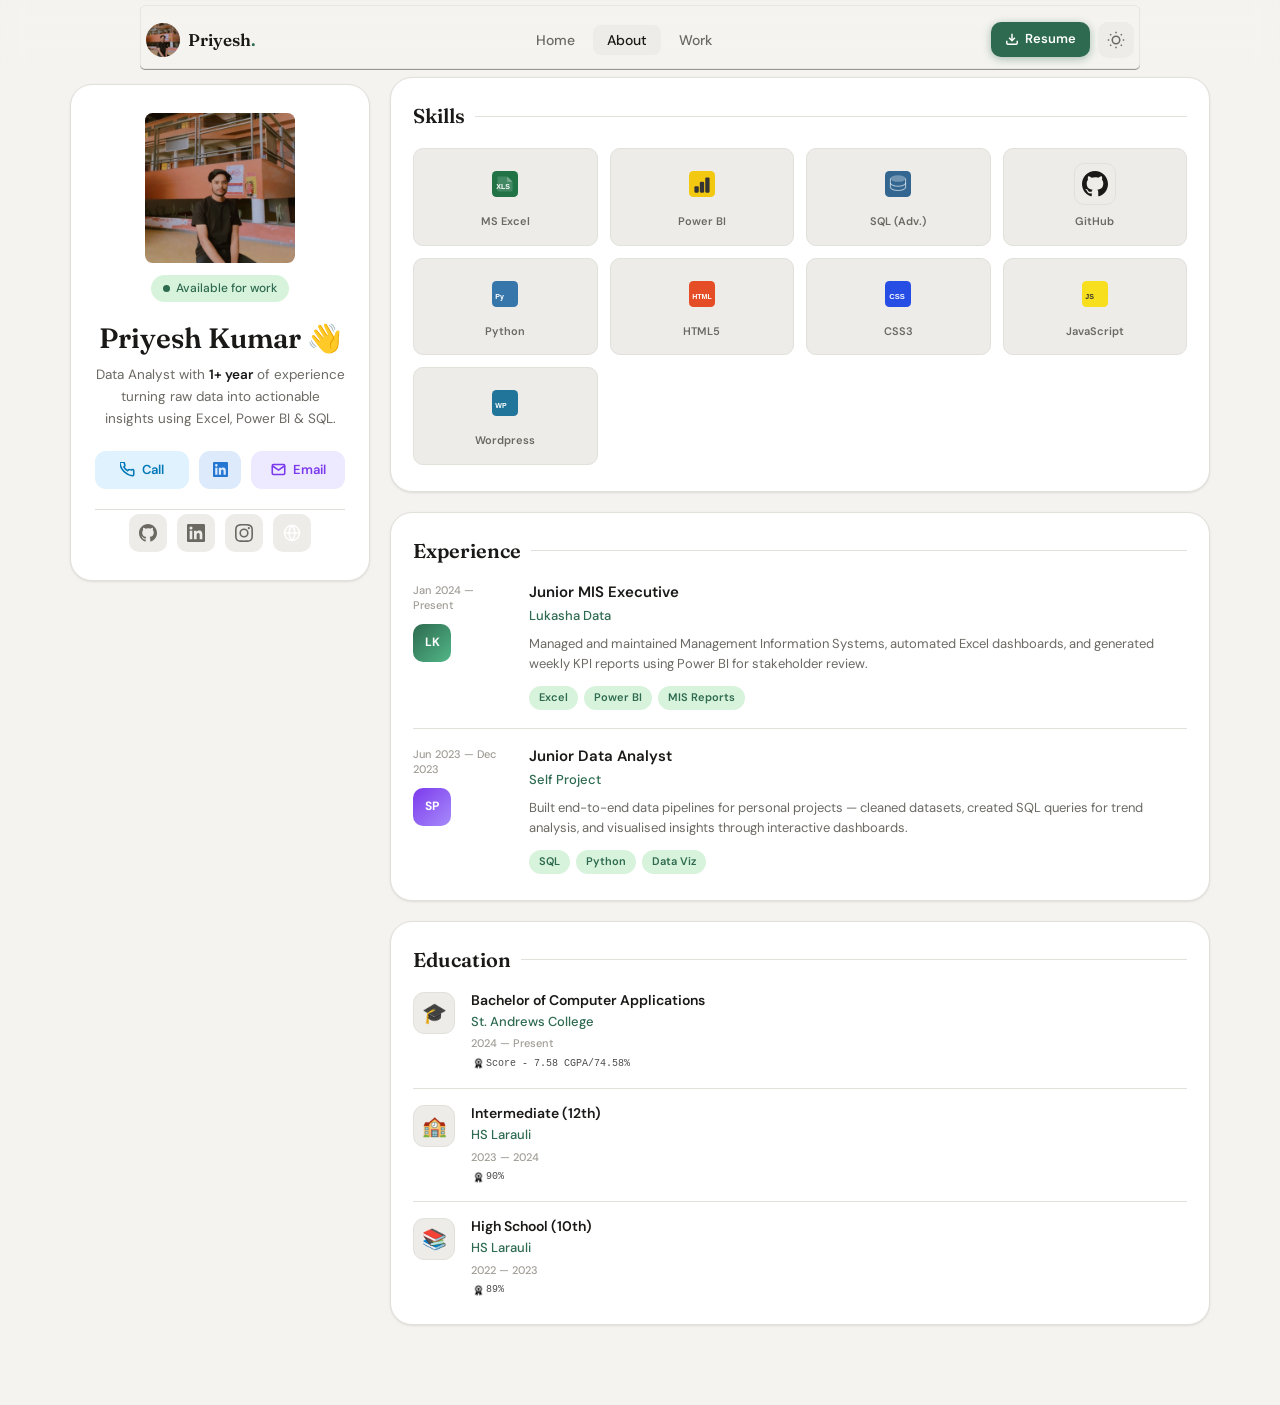
==== commit d930362e: "Added updated Resume & Added Linkeidn Icon" ====
--- a/index.html
+++ b/index.html
@@ -80,12 +80,14 @@
  
             <!-- CTA buttons -->
             <div class="cta-buttons">
-              <a href="tel:+919262665260" class="btn btn-call" title="Call May No Available">
+              <a href="tel:+910000000000" class="btn btn-call" title="Call May No Available">
                 <svg width="15" height="15" viewBox="0 0 24 24" fill="none" stroke="currentColor" stroke-width="2.5"><path d="M22 16.92v3a2 2 0 01-2.18 2 19.79 19.79 0 01-8.63-3.07A19.5 19.5 0 013.07 11a19.79 19.79 0 01-3.07-8.67A2 2 0 012 .18h3a2 2 0 012 1.72 12.84 12.84 0 00.7 2.81 2 2 0 01-.45 2.11L6.09 7.91a16 16 0 006 6l1.27-1.27a2 2 0 012.11-.45 12.84 12.84 0 002.81.7A2 2 0 0122 14z"/></svg>
                 Call
               </a>
-              <a href="https://wa.me/9262665260" target="_blank" class="btn btn-whatsapp">
-                <svg width="15" height="15" viewBox="0 0 24 24" fill="currentColor"><path d="M17.472 14.382c-.297-.149-1.758-.867-2.03-.967-.273-.099-.471-.148-.67.15-.197.297-.767.966-.94 1.164-.173.199-.347.223-.644.075-.297-.15-1.255-.463-2.39-1.475-.883-.788-1.48-1.761-1.653-2.059-.173-.297-.018-.458.13-.606.134-.133.298-.347.446-.52.149-.174.198-.298.298-.497.099-.198.05-.371-.025-.52-.075-.149-.669-1.612-.916-2.207-.242-.579-.487-.5-.669-.51-.173-.008-.371-.01-.57-.01-.198 0-.52.074-.792.372-.272.297-1.04 1.016-1.04 2.479 0 1.462 1.065 2.875 1.213 3.074.149.198 2.096 3.2 5.077 4.487.709.306 1.262.489 1.694.625.712.227 1.36.195 1.871.118.571-.085 1.758-.719 2.006-1.413.248-.694.248-1.289.173-1.413-.074-.124-.272-.198-.57-.347z"/><path d="M11.999 2C6.477 2 2 6.477 2 12c0 1.89.525 3.66 1.438 5.168L2 22l4.986-1.419A9.953 9.953 0 0012 22c5.523 0 10-4.477 10-10S17.523 2 11.999 2zm.001 18a8 8 0 01-4.075-1.118l-.292-.173-3.024.861.876-2.95-.19-.304A8 8 0 1112 20z"/></svg>
+              <a href="https://www.linkedin.com/in/priyesh50" target="_blank" class="btn btn-linkedin">
+                <svg width="15" height="15" viewBox="0 0 24 24" fill="currentColor">
+                  <path d="M20.447 20.452h-3.554v-5.569c0-1.328-.027-3.037-1.852-3.037-1.853 0-2.136 1.445-2.136 2.939v5.667H9.351V9h3.414v1.561h.046c.477-.9 1.637-1.85 3.37-1.85 3.601 0 4.267 2.37 4.267 5.455v6.286zM5.337 7.433a2.062 2.062 0 01-2.063-2.065 2.064 2.064 0 112.063 2.065zm1.782 13.019H3.555V9h3.564v11.452zM22.225 0H1.771C.792 0 0 .774 0 1.729v20.542C0 23.227.792 24 1.771 24h20.451C23.2 24 24 23.227 24 22.271V1.729C24 .774 23.2 0 22.222 0h.003z"/>
+                </svg>
               </a>
             <a href="mailto:priyesh9080@email.com?subject=Hello&body=I want to contact you" class="btn btn-email">
                 <svg width="15" height="15" viewBox="0 0 24 24" fill="none" stroke="currentColor" stroke-width="2.5"><path d="M4 4h16c1.1 0 2 .9 2 2v12c0 1.1-.9 2-2 2H4c-1.1 0-2-.9-2-2V6c0-1.1.9-2 2-2z"/><polyline points="22,6 12,13 2,6"/></svg>
--- a/style.css
+++ b/style.css
@@ -18,8 +18,8 @@
   --accent-muted: #e8f4ea;
   --call-color: #0077b6;
   --call-bg: #e0f2fe;
-  --wa-color: #25d366;
-  --wa-bg: #dcfce7;
+  --wa-color: #2576d3;
+  --wa-bg: #dceafc;
   --mail-color: #7c3aed;
   --mail-bg: #ede9fe;
   --shadow-sm: 0 1px 3px rgba(0,0,0,.06), 0 1px 2px rgba(0,0,0,.04);
@@ -47,8 +47,8 @@
   --accent-muted: #1a3028;
   --call-color: #38bdf8;
   --call-bg: #0c2a3a;
-  --wa-color: #4ade80;
-  --wa-bg: #0d2b18;
+  --wa-color: #4aa3de;
+  --wa-bg: #0d1e2b;
   --mail-color: #a78bfa;
   --mail-bg: #1e1338;
   --shadow-sm: 0 1px 3px rgba(0,0,0,.3);
@@ -270,8 +270,8 @@
 .btn:hover { transform: translateY(-2px); }
 .btn-call { background: var(--call-bg); color: var(--call-color); }
 .btn-call:hover { box-shadow: 0 4px 12px color-mix(in srgb, var(--call-color) 25%, transparent); }
-.btn-whatsapp { background: var(--wa-bg); color: var(--wa-color); flex: 0; width: 42px; min-width: 42px; padding: 9px; }
-.btn-whatsapp:hover { box-shadow: 0 4px 12px color-mix(in srgb, var(--wa-color) 25%, transparent); }
+.btn-linkedin { background: var(--wa-bg); color: var(--wa-color); flex: 0; width: 42px; min-width: 42px; padding: 9px; }
+.btn-linkedin:hover { box-shadow: 0 4px 12px color-mix(in srgb, var(--wa-color) 25%, transparent); }
 .btn-email { background: var(--mail-bg); color: var(--mail-color); }
 .btn-email:hover { box-shadow: 0 4px 12px color-mix(in srgb, var(--mail-color) 25%, transparent); }
 
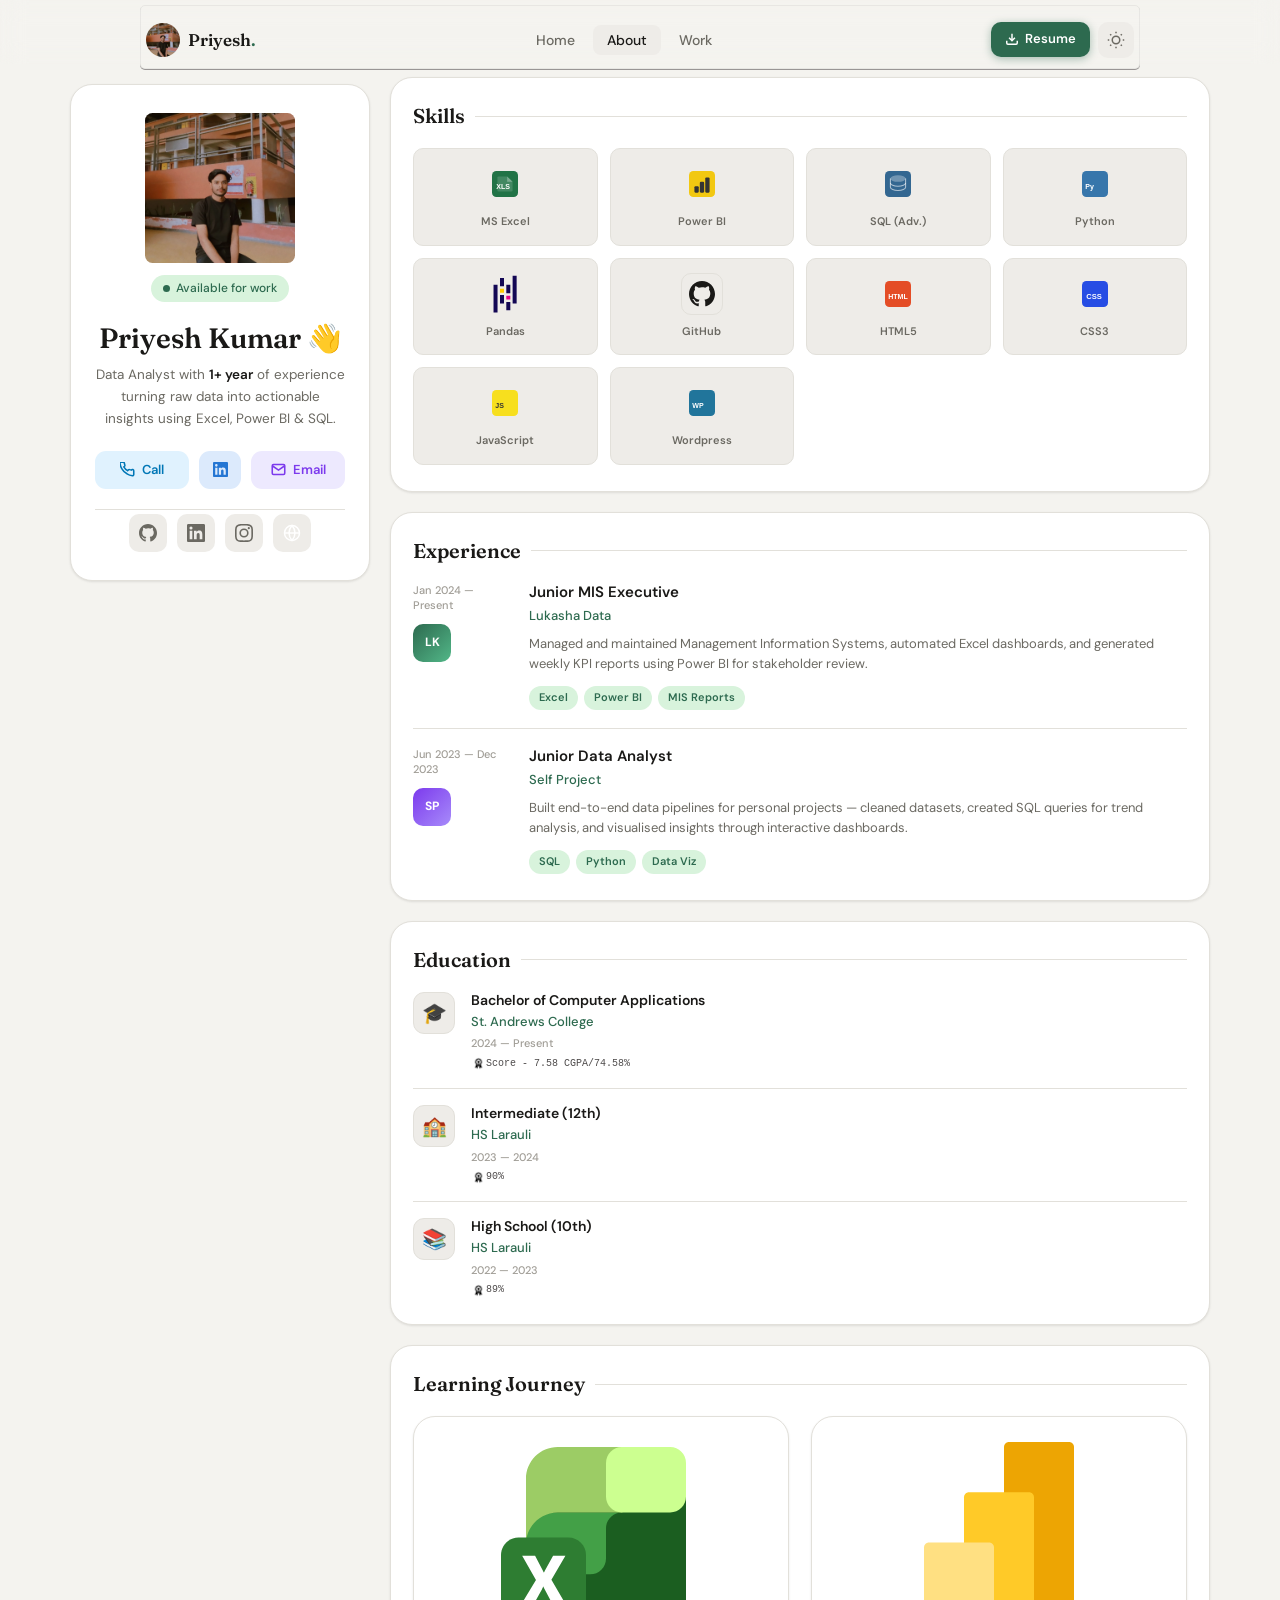
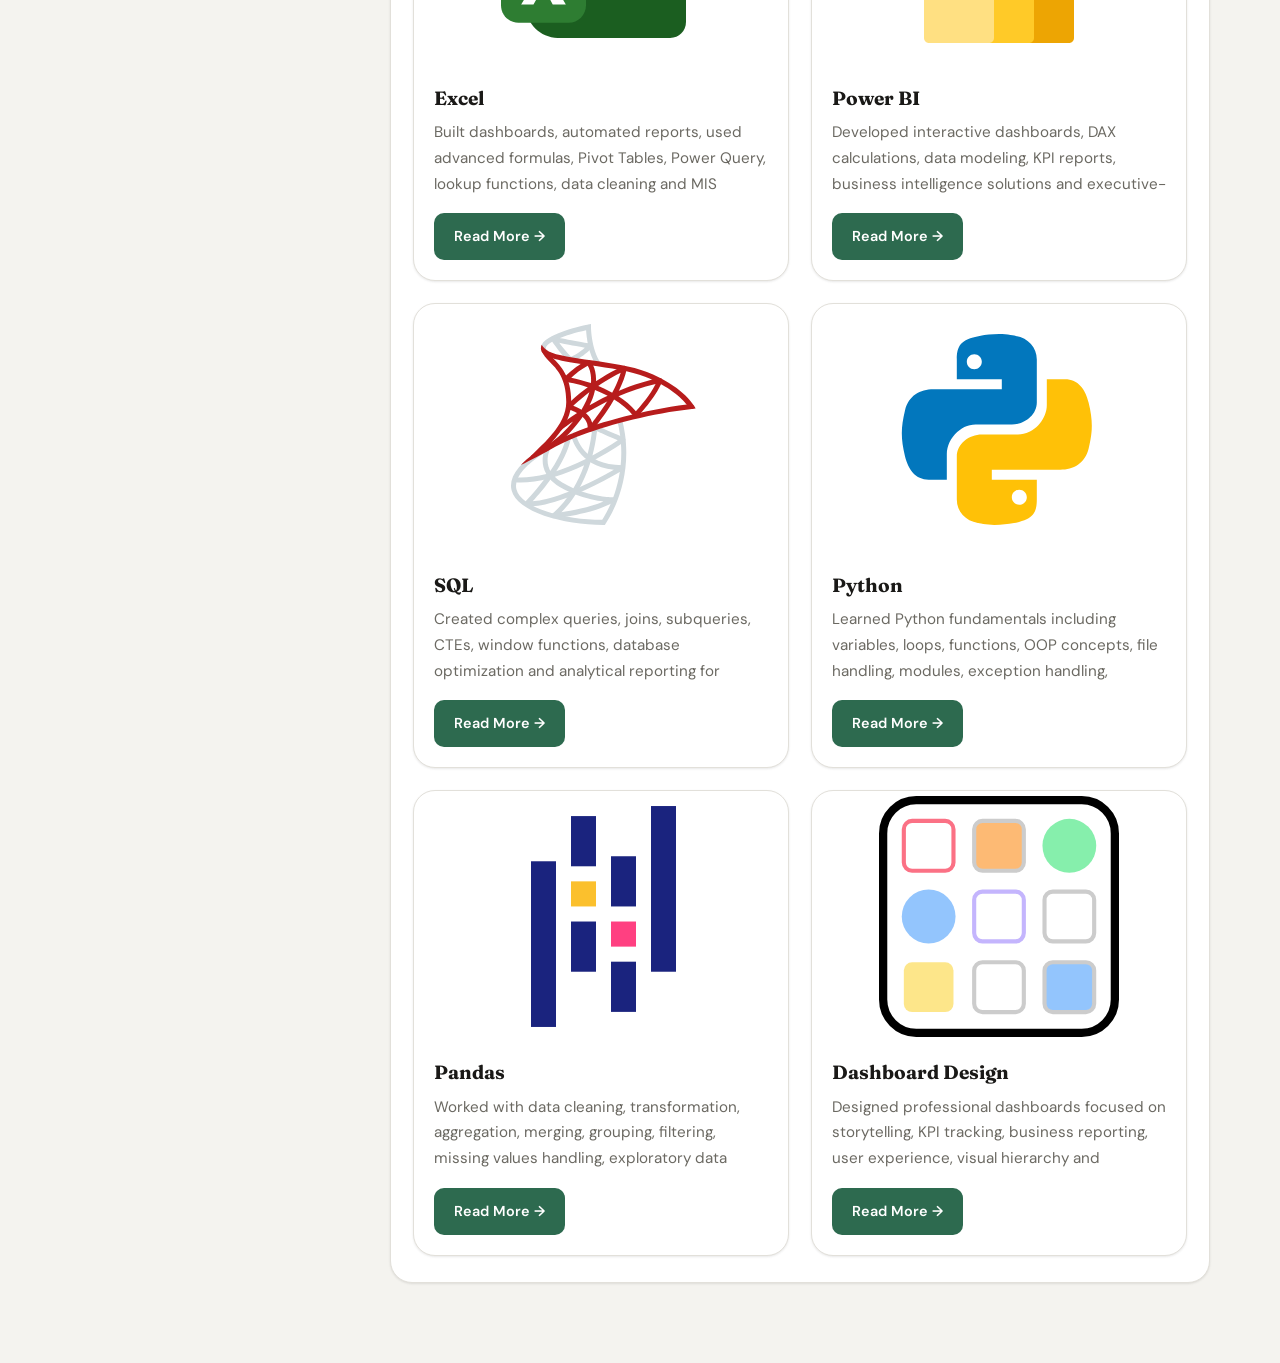
==== commit e48be959: "Add updated social link, adds learning section where i'll share my learning hourney via blog ,create" ====
--- a/index.html
+++ b/index.html
@@ -1,16 +1,20 @@
 <!DOCTYPE html>
 <html lang="en" data-theme="light">
+
 <head>
   <meta charset="UTF-8" />
   <meta name="viewport" content="width=device-width, initial-scale=1.0" />
   <title>Priyesh—Data Analyst</title>
   <link rel="preconnect" href="https://fonts.googleapis.com" />
   <link rel="preconnect" href="https://fonts.gstatic.com" crossorigin />
-  <link href="https://fonts.googleapis.com/css2?family=DM+Sans:ital,opsz,wght@0,9..40,300;0,9..40,400;0,9..40,500;0,9..40,600;0,9..40,700;1,9..40,400&family=Fraunces:ital,opsz,wght@0,9..144,300;0,9..144,600;1,9..144,400&display=swap" rel="stylesheet" />
+  <link
+    href="https://fonts.googleapis.com/css2?family=DM+Sans:ital,opsz,wght@0,9..40,300;0,9..40,400;0,9..40,500;0,9..40,600;0,9..40,700;1,9..40,400&family=Fraunces:ital,opsz,wght@0,9..144,300;0,9..144,600;1,9..144,400&display=swap"
+    rel="stylesheet" />
   <link rel="stylesheet" href="style.css" />
 </head>
+
 <body>
- 
+
   <!-- ═══════════════════════════════════════════
        NAVBAR
   ═══════════════════════════════════════════ -->
@@ -20,21 +24,39 @@
         <img src="pic1.jpg" class="logo-mark"></img>
         <span class="logo-text">Priyesh<em>.</em></span>
       </a>
- 
+
       <ul class="nav-links" id="navLinks">
         <li><a href="#home" class="nav-link active">Home</a></li>
         <li><a href="#about" class="nav-link">About</a></li>
         <li><a href="#work" class="nav-link">Work</a></li>
       </ul>
- 
+
       <div class="nav-actions">
         <a href="Priyesh_Data_Analyst_Resume.pdf" class="btn-resume" download>
-          <svg width="14" height="14" viewBox="0 0 24 24" fill="none" stroke="currentColor" stroke-width="2.5"><path d="M21 15v4a2 2 0 01-2 2H5a2 2 0 01-2-2v-4"/><polyline points="7 10 12 15 17 10"/><line x1="12" y1="15" x2="12" y2="3"/></svg>
+          <svg width="14" height="14" viewBox="0 0 24 24" fill="none" stroke="currentColor" stroke-width="2.5">
+            <path d="M21 15v4a2 2 0 01-2 2H5a2 2 0 01-2-2v-4" />
+            <polyline points="7 10 12 15 17 10" />
+            <line x1="12" y1="15" x2="12" y2="3" />
+          </svg>
           Resume
         </a>
         <button class="theme-toggle" id="themeToggle" aria-label="Toggle theme">
-          <svg class="icon-sun" width="18" height="18" viewBox="0 0 24 24" fill="none" stroke="currentColor" stroke-width="2"><circle cx="12" cy="12" r="5"/><line x1="12" y1="1" x2="12" y2="3"/><line x1="12" y1="21" x2="12" y2="23"/><line x1="4.22" y1="4.22" x2="5.64" y2="5.64"/><line x1="18.36" y1="18.36" x2="19.78" y2="19.78"/><line x1="1" y1="12" x2="3" y2="12"/><line x1="21" y1="12" x2="23" y2="12"/><line x1="4.22" y1="19.78" x2="5.64" y2="18.36"/><line x1="18.36" y1="5.64" x2="19.78" y2="4.22"/></svg>
-          <svg class="icon-moon" width="18" height="18" viewBox="0 0 24 24" fill="none" stroke="currentColor" stroke-width="2"><path d="M21 12.79A9 9 0 1111.21 3 7 7 0 0021 12.79z"/></svg>
+          <svg class="icon-sun" width="18" height="18" viewBox="0 0 24 24" fill="none" stroke="currentColor"
+            stroke-width="2">
+            <circle cx="12" cy="12" r="5" />
+            <line x1="12" y1="1" x2="12" y2="3" />
+            <line x1="12" y1="21" x2="12" y2="23" />
+            <line x1="4.22" y1="4.22" x2="5.64" y2="5.64" />
+            <line x1="18.36" y1="18.36" x2="19.78" y2="19.78" />
+            <line x1="1" y1="12" x2="3" y2="12" />
+            <line x1="21" y1="12" x2="23" y2="12" />
+            <line x1="4.22" y1="19.78" x2="5.64" y2="18.36" />
+            <line x1="18.36" y1="5.64" x2="19.78" y2="4.22" />
+          </svg>
+          <svg class="icon-moon" width="18" height="18" viewBox="0 0 24 24" fill="none" stroke="currentColor"
+            stroke-width="2">
+            <path d="M21 12.79A9 9 0 1111.21 3 7 7 0 0021 12.79z" />
+          </svg>
         </button>
         <button class="hamburger" id="hamburger" aria-label="Open menu" aria-expanded="false">
           <span></span><span></span><span></span>
@@ -42,169 +64,231 @@
       </div>
     </div>
   </nav>
- 
+
   <!-- ═══════════════════════════════════════════
        HERO / MAIN CONTENT
   ═══════════════════════════════════════════ -->
   <main class="main-content" id="home">
     <div class="container">
       <div class="layout-grid">
- 
+
         <!-- ───── LEFT COLUMN ───── -->
         <aside class="left-col">
           <div class="profile-card card" data-aos>
             <!-- Profile image -->
             <div class="profile-img-wrap">
-  
-            <div class="profile-img-slider">
+
+              <div class="profile-img-slider">
                 <img src="pic1.jpg" class="active" />
                 <img src="pic2.jpg" />
                 <img src="pic3.png" />
                 <img src="pic4.jpg" />
-            </div>
-
-            <div class="status-badge">
+              </div>
+
+              <div class="status-badge">
                 <span class="status-dot"></span>
                 Available for work
-            </div>
-
-</div>
- 
+              </div>
+
+            </div>
+
             <!-- Identity -->
             <div class="profile-info">
               <h1 class="profile-name">Priyesh Kumar <span class="wave">👋</span></h1>
               <p class="profile-bio">
-                Data Analyst with <strong>1+ year</strong> of experience turning raw data into actionable insights using Excel, Power BI &amp; SQL.
+                Data Analyst with <strong>1+ year</strong> of experience turning raw data into actionable insights using
+                Excel, Power BI &amp; SQL.
               </p>
             </div>
- 
+
             <!-- CTA buttons -->
             <div class="cta-buttons">
               <a href="tel:+910000000000" class="btn btn-call" title="Call May No Available">
-                <svg width="15" height="15" viewBox="0 0 24 24" fill="none" stroke="currentColor" stroke-width="2.5"><path d="M22 16.92v3a2 2 0 01-2.18 2 19.79 19.79 0 01-8.63-3.07A19.5 19.5 0 013.07 11a19.79 19.79 0 01-3.07-8.67A2 2 0 012 .18h3a2 2 0 012 1.72 12.84 12.84 0 00.7 2.81 2 2 0 01-.45 2.11L6.09 7.91a16 16 0 006 6l1.27-1.27a2 2 0 012.11-.45 12.84 12.84 0 002.81.7A2 2 0 0122 14z"/></svg>
+                <svg width="15" height="15" viewBox="0 0 24 24" fill="none" stroke="currentColor" stroke-width="2.5">
+                  <path
+                    d="M22 16.92v3a2 2 0 01-2.18 2 19.79 19.79 0 01-8.63-3.07A19.5 19.5 0 013.07 11a19.79 19.79 0 01-3.07-8.67A2 2 0 012 .18h3a2 2 0 012 1.72 12.84 12.84 0 00.7 2.81 2 2 0 01-.45 2.11L6.09 7.91a16 16 0 006 6l1.27-1.27a2 2 0 012.11-.45 12.84 12.84 0 002.81.7A2 2 0 0122 14z" />
+                </svg>
                 Call
               </a>
-              <a href="https://www.linkedin.com/in/priyesh50" target="_blank" class="btn btn-linkedin">
+              <a href="https://www.linkedin.com/in/priyesh7998" target="_blank" class="btn btn-linkedin">
                 <svg width="15" height="15" viewBox="0 0 24 24" fill="currentColor">
-                  <path d="M20.447 20.452h-3.554v-5.569c0-1.328-.027-3.037-1.852-3.037-1.853 0-2.136 1.445-2.136 2.939v5.667H9.351V9h3.414v1.561h.046c.477-.9 1.637-1.85 3.37-1.85 3.601 0 4.267 2.37 4.267 5.455v6.286zM5.337 7.433a2.062 2.062 0 01-2.063-2.065 2.064 2.064 0 112.063 2.065zm1.782 13.019H3.555V9h3.564v11.452zM22.225 0H1.771C.792 0 0 .774 0 1.729v20.542C0 23.227.792 24 1.771 24h20.451C23.2 24 24 23.227 24 22.271V1.729C24 .774 23.2 0 22.222 0h.003z"/>
-                </svg>
-              </a>
-            <a href="mailto:priyesh9080@email.com?subject=Hello&body=I want to contact you" class="btn btn-email">
-                <svg width="15" height="15" viewBox="0 0 24 24" fill="none" stroke="currentColor" stroke-width="2.5"><path d="M4 4h16c1.1 0 2 .9 2 2v12c0 1.1-.9 2-2 2H4c-1.1 0-2-.9-2-2V6c0-1.1.9-2 2-2z"/><polyline points="22,6 12,13 2,6"/></svg>
+                  <path
+                    d="M20.447 20.452h-3.554v-5.569c0-1.328-.027-3.037-1.852-3.037-1.853 0-2.136 1.445-2.136 2.939v5.667H9.351V9h3.414v1.561h.046c.477-.9 1.637-1.85 3.37-1.85 3.601 0 4.267 2.37 4.267 5.455v6.286zM5.337 7.433a2.062 2.062 0 01-2.063-2.065 2.064 2.064 0 112.063 2.065zm1.782 13.019H3.555V9h3.564v11.452zM22.225 0H1.771C.792 0 0 .774 0 1.729v20.542C0 23.227.792 24 1.771 24h20.451C23.2 24 24 23.227 24 22.271V1.729C24 .774 23.2 0 22.222 0h.003z" />
+                </svg>
+              </a>
+              <a href="mailto:priyesh9080@email.com?subject=Hello&body=I want to contact you" class="btn btn-email">
+                <svg width="15" height="15" viewBox="0 0 24 24" fill="none" stroke="currentColor" stroke-width="2.5">
+                  <path d="M4 4h16c1.1 0 2 .9 2 2v12c0 1.1-.9 2-2 2H4c-1.1 0-2-.9-2-2V6c0-1.1.9-2 2-2z" />
+                  <polyline points="22,6 12,13 2,6" />
+                </svg>
                 Email
               </a>
             </div>
- 
+
             <!-- Social links -->
             <div class="social-links">
-              <a href="https://github.com/Priyesh47data" target="_blank" class="social-icon" aria-label="GitHub">
-                <svg width="18" height="18" viewBox="0 0 24 24" fill="currentColor"><path d="M12 0C5.374 0 0 5.373 0 12c0 5.302 3.438 9.8 8.207 11.387.599.111.793-.261.793-.577v-2.234c-3.338.726-4.033-1.416-4.033-1.416-.546-1.387-1.333-1.756-1.333-1.756-1.089-.745.083-.729.083-.729 1.205.084 1.839 1.237 1.839 1.237 1.07 1.834 2.807 1.304 3.492.997.107-.775.418-1.305.762-1.604-2.665-.305-5.467-1.334-5.467-5.931 0-1.311.469-2.381 1.236-3.221-.124-.303-.535-1.524.117-3.176 0 0 1.008-.322 3.301 1.23A11.509 11.509 0 0112 5.803c1.02.005 2.047.138 3.006.404 2.291-1.552 3.297-1.23 3.297-1.23.653 1.653.242 2.874.118 3.176.77.84 1.235 1.911 1.235 3.221 0 4.609-2.807 5.624-5.479 5.921.43.372.823 1.102.823 2.222v3.293c0 .319.192.694.801.576C20.566 21.797 24 17.3 24 12c0-6.627-5.373-12-12-12z"/></svg>
-              </a>
-              <a href="https://www.linkedin.com/in/priyesh50/" target="_blank" class="social-icon" aria-label="LinkedIn">
-                <svg width="18" height="18" viewBox="0 0 24 24" fill="currentColor"><path d="M20.447 20.452h-3.554v-5.569c0-1.328-.027-3.037-1.852-3.037-1.853 0-2.136 1.445-2.136 2.939v5.667H9.351V9h3.414v1.561h.046c.477-.9 1.637-1.85 3.37-1.85 3.601 0 4.267 2.37 4.267 5.455v6.286zM5.337 7.433a2.062 2.062 0 01-2.063-2.065 2.064 2.064 0 112.063 2.065zm1.782 13.019H3.555V9h3.564v11.452zM22.225 0H1.771C.792 0 0 .774 0 1.729v20.542C0 23.227.792 24 1.771 24h20.451C23.2 24 24 23.227 24 22.271V1.729C24 .774 23.2 0 22.222 0h.003z"/></svg>
-              </a>
-              <a href="https://www.instagram.com/https_priyesh/" target="_blank" class="social-icon" aria-label="Instagram">
-                <svg width="18" height="18" viewBox="0 0 24 24" fill="currentColor"><path d="M12 2.163c3.204 0 3.584.012 4.85.07 3.252.148 4.771 1.691 4.919 4.919.058 1.265.069 1.645.069 4.849 0 3.205-.012 3.584-.069 4.849-.149 3.225-1.664 4.771-4.919 4.919-1.266.058-1.644.07-4.85.07-3.204 0-3.584-.012-4.849-.07-3.26-.149-4.771-1.699-4.919-4.92-.058-1.265-.07-1.644-.07-4.849 0-3.204.013-3.583.07-4.849.149-3.227 1.664-4.771 4.919-4.919 1.266-.057 1.645-.069 4.849-.069zm0-2.163c-3.259 0-3.667.014-4.947.072-4.358.2-6.78 2.618-6.98 6.98-.059 1.281-.073 1.689-.073 4.948 0 3.259.014 3.668.072 4.948.2 4.358 2.618 6.78 6.98 6.98 1.281.058 1.689.072 4.948.072 3.259 0 3.668-.014 4.948-.072 4.354-.2 6.782-2.618 6.979-6.98.059-1.28.073-1.689.073-4.948 0-3.259-.014-3.667-.072-4.947-.196-4.354-2.617-6.78-6.979-6.98-1.281-.059-1.69-.073-4.949-.073zm0 5.838a6.162 6.162 0 100 12.324 6.162 6.162 0 000-12.324zM12 16a4 4 0 110-8 4 4 0 010 8zm6.406-11.845a1.44 1.44 0 100 2.881 1.44 1.44 0 000-2.881z"/></svg>
-              </a>
-              <a title="Full Website" href="https://priyesh-five.vercel.app" target="_blank" class="social-icon" aria-label="Website">
-                <svg class="globe-anim" width="18" height="18" viewBox="0 0 24 24" fill="none" stroke="currentColor" stroke-width="2">
-                    <circle cx="12" cy="12" r="10"/>
-                    <line x1="2" y1="12" x2="22" y2="12"/>
-                    <path d="M12 2a15.3 15.3 0 014 10 15.3 15.3 0 01-4 10 15.3 15.3 0 01-4-10 15.3 15.3 0 014-10z"/>
-                </svg>
-             </a>
+              <a href="https://github.com/priyesh7998" target="_blank" class="social-icon" aria-label="GitHub">
+                <svg width="18" height="18" viewBox="0 0 24 24" fill="currentColor">
+                  <path
+                    d="M12 0C5.374 0 0 5.373 0 12c0 5.302 3.438 9.8 8.207 11.387.599.111.793-.261.793-.577v-2.234c-3.338.726-4.033-1.416-4.033-1.416-.546-1.387-1.333-1.756-1.333-1.756-1.089-.745.083-.729.083-.729 1.205.084 1.839 1.237 1.839 1.237 1.07 1.834 2.807 1.304 3.492.997.107-.775.418-1.305.762-1.604-2.665-.305-5.467-1.334-5.467-5.931 0-1.311.469-2.381 1.236-3.221-.124-.303-.535-1.524.117-3.176 0 0 1.008-.322 3.301 1.23A11.509 11.509 0 0112 5.803c1.02.005 2.047.138 3.006.404 2.291-1.552 3.297-1.23 3.297-1.23.653 1.653.242 2.874.118 3.176.77.84 1.235 1.911 1.235 3.221 0 4.609-2.807 5.624-5.479 5.921.43.372.823 1.102.823 2.222v3.293c0 .319.192.694.801.576C20.566 21.797 24 17.3 24 12c0-6.627-5.373-12-12-12z" />
+                </svg>
+              </a>
+              <a href="https://www.linkedin.com/in/priyesh7998/" target="_blank" class="social-icon"
+                aria-label="LinkedIn">
+                <svg width="18" height="18" viewBox="0 0 24 24" fill="currentColor">
+                  <path
+                    d="M20.447 20.452h-3.554v-5.569c0-1.328-.027-3.037-1.852-3.037-1.853 0-2.136 1.445-2.136 2.939v5.667H9.351V9h3.414v1.561h.046c.477-.9 1.637-1.85 3.37-1.85 3.601 0 4.267 2.37 4.267 5.455v6.286zM5.337 7.433a2.062 2.062 0 01-2.063-2.065 2.064 2.064 0 112.063 2.065zm1.782 13.019H3.555V9h3.564v11.452zM22.225 0H1.771C.792 0 0 .774 0 1.729v20.542C0 23.227.792 24 1.771 24h20.451C23.2 24 24 23.227 24 22.271V1.729C24 .774 23.2 0 22.222 0h.003z" />
+                </svg>
+              </a>
+              <a href="https://www.instagram.com/madara_7998/" target="_blank" class="social-icon"
+                aria-label="Instagram">
+                <svg width="18" height="18" viewBox="0 0 24 24" fill="currentColor">
+                  <path
+                    d="M12 2.163c3.204 0 3.584.012 4.85.07 3.252.148 4.771 1.691 4.919 4.919.058 1.265.069 1.645.069 4.849 0 3.205-.012 3.584-.069 4.849-.149 3.225-1.664 4.771-4.919 4.919-1.266.058-1.644.07-4.85.07-3.204 0-3.584-.012-4.849-.07-3.26-.149-4.771-1.699-4.919-4.92-.058-1.265-.07-1.644-.07-4.849 0-3.204.013-3.583.07-4.849.149-3.227 1.664-4.771 4.919-4.919 1.266-.057 1.645-.069 4.849-.069zm0-2.163c-3.259 0-3.667.014-4.947.072-4.358.2-6.78 2.618-6.98 6.98-.059 1.281-.073 1.689-.073 4.948 0 3.259.014 3.668.072 4.948.2 4.358 2.618 6.78 6.98 6.98 1.281.058 1.689.072 4.948.072 3.259 0 3.668-.014 4.948-.072 4.354-.2 6.782-2.618 6.979-6.98.059-1.28.073-1.689.073-4.948 0-3.259-.014-3.667-.072-4.947-.196-4.354-2.617-6.78-6.979-6.98-1.281-.059-1.69-.073-4.949-.073zm0 5.838a6.162 6.162 0 100 12.324 6.162 6.162 0 000-12.324zM12 16a4 4 0 110-8 4 4 0 010 8zm6.406-11.845a1.44 1.44 0 100 2.881 1.44 1.44 0 000-2.881z" />
+                </svg>
+              </a>
+              <a title="Full Website" href="https://madaraweb.com/contact" target="_blank" class="social-icon"
+                aria-label="Website">
+                <svg class="globe-anim" width="18" height="18" viewBox="0 0 24 24" fill="none" stroke="currentColor"
+                  stroke-width="2">
+                  <circle cx="12" cy="12" r="10" />
+                  <line x1="2" y1="12" x2="22" y2="12" />
+                  <path d="M12 2a15.3 15.3 0 014 10 15.3 15.3 0 01-4 10 15.3 15.3 0 01-4-10 15.3 15.3 0 014-10z" />
+                </svg>
+              </a>
             </div>
           </div>
         </aside>
- 
+
         <!-- ───── RIGHT COLUMN ───── -->
         <section class="right-col" id="about">
- 
+
           <!-- SKILLS -->
           <div class="section-card card" data-aos>
             <h2 class="section-title">Skills</h2>
             <div class="skills-grid">
- 
+
               <div class="skill-item">
                 <div class="skill-icon excel">
-                  <svg width="26" height="26" viewBox="0 0 48 48" fill="none"><rect width="48" height="48" rx="8" fill="#217346"/><path d="M28 10H12a2 2 0 00-2 2v24a2 2 0 002 2h24a2 2 0 002-2V20L28 10z" fill="#fff" fill-opacity=".15"/><path d="M28 10v10h10L28 10z" fill="#fff" fill-opacity=".3"/><text x="8" y="34" font-family="Arial" font-weight="bold" font-size="13" fill="white">XLS</text></svg>
+                  <svg width="26" height="26" viewBox="0 0 48 48" fill="none">
+                    <rect width="48" height="48" rx="8" fill="#217346" />
+                    <path d="M28 10H12a2 2 0 00-2 2v24a2 2 0 002 2h24a2 2 0 002-2V20L28 10z" fill="#fff"
+                      fill-opacity=".15" />
+                    <path d="M28 10v10h10L28 10z" fill="#fff" fill-opacity=".3" /><text x="8" y="34" font-family="Arial"
+                      font-weight="bold" font-size="13" fill="white">XLS</text>
+                  </svg>
                 </div>
                 <span>MS Excel</span>
               </div>
- 
+
               <div class="skill-item">
                 <div class="skill-icon powerbi">
-                  <svg width="26" height="26" viewBox="0 0 48 48" fill="none"><rect width="48" height="48" rx="8" fill="#F2C811"/><rect x="10" y="28" width="8" height="12" rx="2" fill="#333"/><rect x="20" y="20" width="8" height="20" rx="2" fill="#333"/><rect x="30" y="12" width="8" height="28" rx="2" fill="#333"/></svg>
+                  <svg width="26" height="26" viewBox="0 0 48 48" fill="none">
+                    <rect width="48" height="48" rx="8" fill="#F2C811" />
+                    <rect x="10" y="28" width="8" height="12" rx="2" fill="#333" />
+                    <rect x="20" y="20" width="8" height="20" rx="2" fill="#333" />
+                    <rect x="30" y="12" width="8" height="28" rx="2" fill="#333" />
+                  </svg>
                 </div>
                 <span>Power BI</span>
               </div>
- 
+
               <div class="skill-item">
                 <div class="skill-icon sql">
-                  <svg width="26" height="26" viewBox="0 0 48 48" fill="none"><rect width="48" height="48" rx="8" fill="#336791"/><ellipse cx="24" cy="14" rx="14" ry="6" fill="#fff" fill-opacity=".3"/><path d="M10 14v8c0 3.314 6.268 6 14 6s14-2.686 14-6v-8" stroke="#fff" stroke-opacity=".6" stroke-width="2"/><path d="M10 22v8c0 3.314 6.268 6 14 6s14-2.686 14-6v-8" stroke="#fff" stroke-opacity=".6" stroke-width="2"/></svg>
+                  <svg width="26" height="26" viewBox="0 0 48 48" fill="none">
+                    <rect width="48" height="48" rx="8" fill="#336791" />
+                    <ellipse cx="24" cy="14" rx="14" ry="6" fill="#fff" fill-opacity=".3" />
+                    <path d="M10 14v8c0 3.314 6.268 6 14 6s14-2.686 14-6v-8" stroke="#fff" stroke-opacity=".6"
+                      stroke-width="2" />
+                    <path d="M10 22v8c0 3.314 6.268 6 14 6s14-2.686 14-6v-8" stroke="#fff" stroke-opacity=".6"
+                      stroke-width="2" />
+                  </svg>
                 </div>
                 <span>SQL (Adv.)</span>
               </div>
- 
+             
+              <div class="skill-item">
+                <div class="skill-icon python">
+                  <svg width="26" height="26" viewBox="0 0 48 48" fill="none">
+                    <rect width="48" height="48" rx="8" fill="#3776AB" /><text x="6" y="34" font-family="Arial"
+                      font-weight="bold" font-size="13" fill="white">Py</text>
+                  </svg>
+                </div>
+                <span>Python</span>
+              </div>
+
+              <div class="skill-item">
+                <div class="skill-icon python">
+                    <svg xmlns="http://www.w3.org/2000/svg" viewBox="0 0 128 128">
+                      <path style="-inkscape-stroke:none" d="M48.697 15.176h12.25v25.437h-12.25zm0 52.251h12.25v25.436h-12.25z" color="#000" fill="#130754"/>
+                      <path style="-inkscape-stroke:none" d="M48.697 48.037h12.25v12.001h-12.25z" color="#000" fill="#ffca00"/>
+                      <path style="-inkscape-stroke:none" d="M29.017 36.087h12.25v84.552h-12.25zM67.97 88.414h12.25v25.436H67.97zm0-52.297h12.25v25.437H67.97z" color="#000" fill="#130754"/>
+                      <path style="-inkscape-stroke:none" d="M67.97 68.983h12.25v12.001H67.97z" color="#000" fill="#e70488"/>
+                      <path style="-inkscape-stroke:none" d="M87.238 8.55h12.25v84.552h-12.25z" color="#000" fill="#130754"/></svg>
+
+                </div>
+                <span>Pandas</span>
+              </div>
+
               <div class="skill-item">
                 <div class="skill-icon github">
-                  <svg width="26" height="26" viewBox="0 0 24 24" fill="currentColor"><path d="M12 0C5.374 0 0 5.373 0 12c0 5.302 3.438 9.8 8.207 11.387.599.111.793-.261.793-.577v-2.234c-3.338.726-4.033-1.416-4.033-1.416-.546-1.387-1.333-1.756-1.333-1.756-1.089-.745.083-.729.083-.729 1.205.084 1.839 1.237 1.839 1.237 1.07 1.834 2.807 1.304 3.492.997.107-.775.418-1.305.762-1.604-2.665-.305-5.467-1.334-5.467-5.931 0-1.311.469-2.381 1.236-3.221-.124-.303-.535-1.524.117-3.176 0 0 1.008-.322 3.301 1.23A11.509 11.509 0 0112 5.803c1.02.005 2.047.138 3.006.404 2.291-1.552 3.297-1.23 3.297-1.23.653 1.653.242 2.874.118 3.176.77.84 1.235 1.911 1.235 3.221 0 4.609-2.807 5.624-5.479 5.921.43.372.823 1.102.823 2.222v3.293c0 .319.192.694.801.576C20.566 21.797 24 17.3 24 12c0-6.627-5.373-12-12-12z"/></svg>
+                  <svg width="26" height="26" viewBox="0 0 24 24" fill="currentColor">
+                    <path
+                      d="M12 0C5.374 0 0 5.373 0 12c0 5.302 3.438 9.8 8.207 11.387.599.111.793-.261.793-.577v-2.234c-3.338.726-4.033-1.416-4.033-1.416-.546-1.387-1.333-1.756-1.333-1.756-1.089-.745.083-.729.083-.729 1.205.084 1.839 1.237 1.839 1.237 1.07 1.834 2.807 1.304 3.492.997.107-.775.418-1.305.762-1.604-2.665-.305-5.467-1.334-5.467-5.931 0-1.311.469-2.381 1.236-3.221-.124-.303-.535-1.524.117-3.176 0 0 1.008-.322 3.301 1.23A11.509 11.509 0 0112 5.803c1.02.005 2.047.138 3.006.404 2.291-1.552 3.297-1.23 3.297-1.23.653 1.653.242 2.874.118 3.176.77.84 1.235 1.911 1.235 3.221 0 4.609-2.807 5.624-5.479 5.921.43.372.823 1.102.823 2.222v3.293c0 .319.192.694.801.576C20.566 21.797 24 17.3 24 12c0-6.627-5.373-12-12-12z" />
+                  </svg>
                 </div>
                 <span>GitHub</span>
               </div>
 
-              <div class="skill-item">
-                <div class="skill-icon python">
-                  <svg width="26" height="26" viewBox="0 0 48 48" fill="none"><rect width="48" height="48" rx="8" fill="#3776AB"/><text x="6" y="34" font-family="Arial" font-weight="bold" font-size="13" fill="white">Py</text></svg>
-                </div>
-                <span>Python</span>
-              </div>
 
               <div class="skill-item">
                 <div class="skill-icon html">
                   <svg width="26" height="26" viewBox="0 0 48 48" fill="none">
-                  <rect width="48" height="48" rx="8" fill="#E44D26"/>
-                  <text x="6" y="34" font-family="Arial" font-weight="bold" font-size="13" fill="white">HTML</text></svg>
+                    <rect width="48" height="48" rx="8" fill="#E44D26" />
+                    <text x="6" y="34" font-family="Arial" font-weight="bold" font-size="13" fill="white">HTML</text>
+                  </svg>
                 </div>
                 <span>HTML5</span>
               </div>
- 
+
               <div class="skill-item">
                 <div class="skill-icon css">
                   <svg width="26" height="26" viewBox="0 0 48 48" fill="none">
-                  <rect width="48" height="48" rx="8" fill="#264DE4"/>
-                  <text x="8" y="34" font-family="Arial" font-weight="bold" font-size="14" fill="white">CSS</text></svg>
+                    <rect width="48" height="48" rx="8" fill="#264DE4" />
+                    <text x="8" y="34" font-family="Arial" font-weight="bold" font-size="14" fill="white">CSS</text>
+                  </svg>
                 </div>
                 <span>CSS3</span>
               </div>
- 
+
               <div class="skill-item">
                 <div class="skill-icon js">
                   <svg width="26" height="26" viewBox="0 0 48 48" fill="none">
-                  <rect width="48" height="48" rx="8" fill="#F7DF1E"/>
-                  <text x="6" y="34" font-family="Arial" font-weight="bold" font-size="13" fill="#333">JS</text></svg>
+                    <rect width="48" height="48" rx="8" fill="#F7DF1E" />
+                    <text x="6" y="34" font-family="Arial" font-weight="bold" font-size="13" fill="#333">JS</text>
+                  </svg>
                 </div>
                 <span>JavaScript</span>
               </div>
- 
+
               <div class="skill-item">
                 <div class="skill-icon js">
-                    <svg width="26" height="26" viewBox="0 0 48 48" fill="none">
-                    <rect width="48" height="48" rx="8" fill="#21759B"/>
+                  <svg width="26" height="26" viewBox="0 0 48 48" fill="none">
+                    <rect width="48" height="48" rx="8" fill="#21759B" />
                     <text x="6" y="34" font-family="Arial" font-weight="bold" font-size="13" fill="#ffffff">WP</text>
-                    </svg>
+                  </svg>
                 </div>
                 <span>Wordpress</span>
               </div>
- 
-            </div>
-          </div>
- 
+
+            </div>
+          </div>
+
           <!-- EXPERIENCE -->
           <div class="section-card card" data-aos id="work">
             <h2 class="section-title">Experience</h2>
             <div class="timeline">
- 
+
               <div class="timeline-item">
                 <div class="timeline-meta">
                   <span class="timeline-date">Jan 2024 — Present</span>
@@ -213,7 +297,8 @@
                 <div class="timeline-body">
                   <h3 class="job-title">Junior MIS Executive</h3>
                   <p class="company-name">Lukasha Data</p>
-                  <p class="job-desc">Managed and maintained Management Information Systems, automated Excel dashboards, and generated weekly KPI reports using Power BI for stakeholder review.</p>
+                  <p class="job-desc">Managed and maintained Management Information Systems, automated Excel dashboards,
+                    and generated weekly KPI reports using Power BI for stakeholder review.</p>
                   <div class="tag-list">
                     <span class="tag">Excel</span>
                     <span class="tag">Power BI</span>
@@ -221,7 +306,7 @@
                   </div>
                 </div>
               </div>
- 
+
               <div class="timeline-item">
                 <div class="timeline-meta">
                   <span class="timeline-date">Jun 2023 — Dec 2023</span>
@@ -230,7 +315,8 @@
                 <div class="timeline-body">
                   <h3 class="job-title">Junior Data Analyst</h3>
                   <p class="company-name">Self Project</p>
-                  <p class="job-desc">Built end-to-end data pipelines for personal projects — cleaned datasets, created SQL queries for trend analysis, and visualised insights through interactive dashboards.</p>
+                  <p class="job-desc">Built end-to-end data pipelines for personal projects — cleaned datasets, created
+                    SQL queries for trend analysis, and visualised insights through interactive dashboards.</p>
                   <div class="tag-list">
                     <span class="tag">SQL</span>
                     <span class="tag">Python</span>
@@ -238,67 +324,75 @@
                   </div>
                 </div>
               </div>
- 
-            </div>
-          </div>
- 
+
+            </div>
+          </div>
+
           <!-- EDUCATION -->
           <div class="section-card card" data-aos>
             <h2 class="section-title">Education</h2>
             <div class="edu-list">
- 
+
               <div class="edu-item">
                 <div class="edu-icon">🎓</div>
                 <div class="edu-body">
                   <h3 class="edu-degree">Bachelor of Computer Applications</h3>
                   <p class="edu-school">St. Andrews College</p>
                   <span class="edu-year">2024 — Present</span>
-                  <div class="score"> 
-                      <img src="awardLogo.png" alt="awardLogo"> 
-                      <span>Score - 7.58 CGPA/74.58%</span>
-                  </div>
-                </div>
-              </div>
- 
+                  <div class="score">
+                    <img src="awardLogo.png" alt="awardLogo">
+                    <span>Score - 7.58 CGPA/74.58%</span>
+                  </div>
+                </div>
+              </div>
+
               <div class="edu-item">
                 <div class="edu-icon">🏫</div>
                 <div class="edu-body">
                   <h3 class="edu-degree">Intermediate (12th)</h3>
                   <p class="edu-school">HS Larauli</p>
                   <span class="edu-year">2023 — 2024</span>
-                    <div class="score"> 
-                      <img src="awardLogo.png" alt="awardLogo"> 
-                      <span>90%</span>
-                    </div>
-                 </div>
-              </div>
- 
+                  <div class="score">
+                    <img src="awardLogo.png" alt="awardLogo">
+                    <span>90%</span>
+                  </div>
+                </div>
+              </div>
+
               <div class="edu-item">
                 <div class="edu-icon">📚</div>
                 <div class="edu-body">
                   <h3 class="edu-degree">High School (10th)</h3>
                   <p class="edu-school">HS Larauli</p>
                   <span class="edu-year">2022 — 2023</span>
-                  <div class="score"> 
-                      <img src="awardLogo.png" alt="awardLogo"> 
-                      <span>89%</span>
-                  </div>
-                </div>
-              </div>
- 
-            </div>
-          </div>
- 
+                  <div class="score">
+                    <img src="awardLogo.png" alt="awardLogo">
+                    <span>89%</span>
+                  </div>
+                </div>
+              </div>
+
+            </div>
+          </div>
+
+          <!-- LEARNING JOURNEY -->
+          <div class="section-card card learning-section" data-aos>
+            <h2 class="section-title">Learning Journey</h2>
+
+             <div class="learning-grid" id="learning-grid"></div>
+          </div>
+
         </section>
         <!-- end right-col -->
- 
+
       </div>
     </div>
   </main>
- 
+
   <!-- Mobile nav overlay -->
   <div class="nav-overlay" id="navOverlay"></div>
- 
+
   <script src="script.js"></script>
 </body>
+
 </html>
--- a/style.css
+++ b/style.css
@@ -454,4 +454,132 @@
 ::-webkit-scrollbar { width: 6px; }
 ::-webkit-scrollbar-track { background: var(--bg); }
 ::-webkit-scrollbar-thumb { background: var(--border); border-radius: 3px; }
-::-webkit-scrollbar-thumb:hover { background: var(--text-muted); }+::-webkit-scrollbar-thumb:hover { background: var(--text-muted); }
+
+
+/* ==================================
+   LEARNING JOURNEY
+================================== */
+
+.learning-section{
+    overflow: visible;
+}
+
+.learning-grid{
+    display:grid;
+    grid-template-columns:repeat(auto-fit,minmax(280px,1fr));
+    gap:22px;
+    margin-top:20px;
+}
+
+.learning-card{
+    background:var(--bg-card);
+    border:1px solid var(--border);
+    border-radius:var(--radius-lg);
+    overflow:hidden;
+    cursor:pointer;
+    transition:all .45s ease;
+    box-shadow:var(--shadow-sm);
+    position:relative;
+    min-height:350px;
+}
+
+.learning-card:hover{
+    transform:translateY(-12px);
+    box-shadow:var(--shadow-lg);
+    background:var(--bg-card-hover);
+    min-height:440px;
+    z-index:2;
+}
+
+.learning-card img{
+    width:250px;
+    height:250px;
+    object-fit:cover;
+    object-position:center;
+    margin: 0 auto;
+    padding: 0.3rem;
+    transition:all .45s ease;
+}
+
+.learning-card:hover img{
+    height:150px;
+    
+}
+
+.card-content{
+    padding:20px;
+}
+
+.card-content h3{
+    color:var(--text-primary);
+    font-size:1.2rem;
+    font-weight:700;
+    margin-bottom:10px;
+}
+
+.card-content p{
+    color:var(--text-secondary);
+    line-height:1.7;
+    font-size:.95rem;
+
+    max-height:75px;
+    overflow:hidden;
+
+    transition:max-height .45s ease;
+}
+
+.learning-card:hover p{
+    max-height:180px;
+}
+
+.read-btn{
+    display:inline-flex;
+    align-items:center;
+    justify-content:center;
+
+    margin-top:18px;
+    padding:12px 20px;
+
+    background:var(--accent);
+    color:white;
+
+    text-decoration:none;
+    font-weight:600;
+    font-size:.9rem;
+
+    border-radius:var(--radius-sm);
+
+    transition:var(--transition);
+}
+
+.read-btn:hover{
+    background:#245a43;
+    transform:translateY(-2px);
+}
+
+/* Tablet */
+
+@media(max-width:468px){
+
+    .learning-grid{
+        grid-template-columns:1fr;
+    }
+
+    .learning-card{
+        min-height:auto;
+    }
+
+    .learning-card:hover{
+        min-height:auto;
+    }
+
+    .learning-card:hover img{
+        height:100px;
+        opacity:1;
+    }
+
+    .card-content p{
+        max-height:none;
+    }
+}
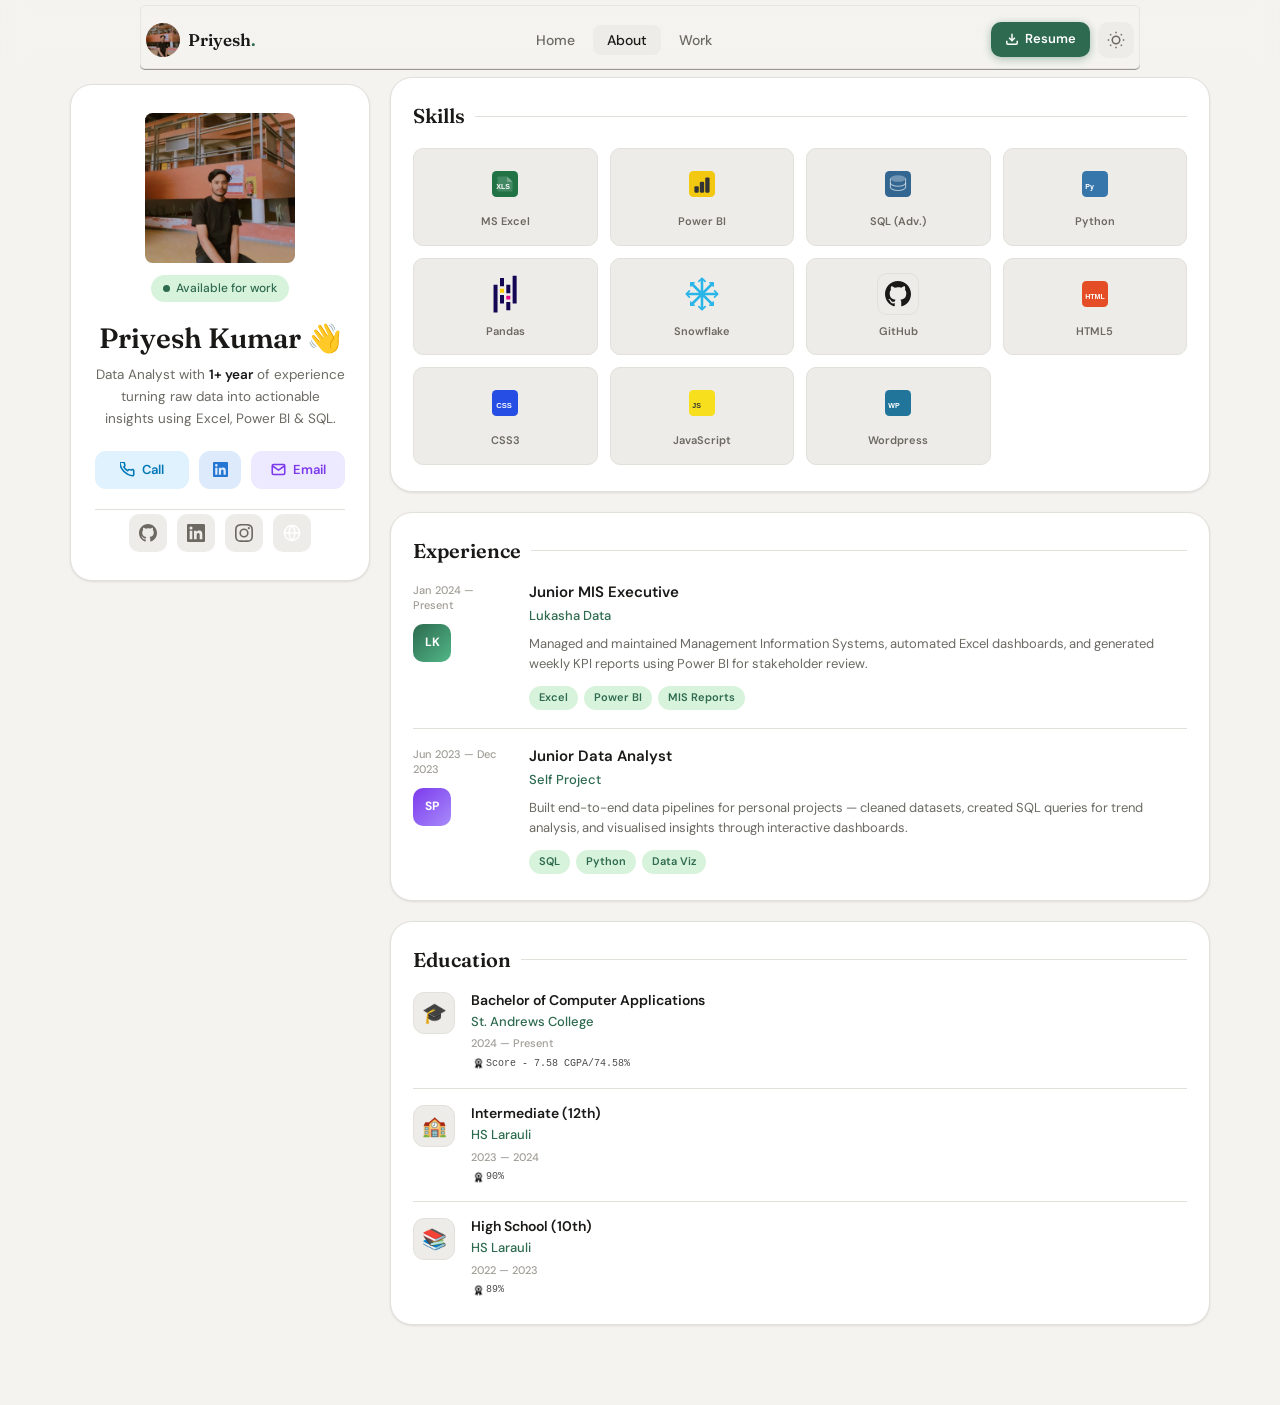
==== commit c9bba665: "Added snowflake skill and learning page" ====
--- a/index.html
+++ b/index.html
@@ -167,7 +167,8 @@
           <div class="section-card card" data-aos>
             <h2 class="section-title">Skills</h2>
             <div class="skills-grid">
-
+              
+              <a href="/learning/excel/index.html">
               <div class="skill-item">
                 <div class="skill-icon excel">
                   <svg width="26" height="26" viewBox="0 0 48 48" fill="none">
@@ -180,7 +181,9 @@
                 </div>
                 <span>MS Excel</span>
               </div>
-
+              </a>
+
+              <a href="/learning/power-bi/index.html">
               <div class="skill-item">
                 <div class="skill-icon powerbi">
                   <svg width="26" height="26" viewBox="0 0 48 48" fill="none">
@@ -192,43 +195,94 @@
                 </div>
                 <span>Power BI</span>
               </div>
-
-              <div class="skill-item">
-                <div class="skill-icon sql">
-                  <svg width="26" height="26" viewBox="0 0 48 48" fill="none">
-                    <rect width="48" height="48" rx="8" fill="#336791" />
-                    <ellipse cx="24" cy="14" rx="14" ry="6" fill="#fff" fill-opacity=".3" />
-                    <path d="M10 14v8c0 3.314 6.268 6 14 6s14-2.686 14-6v-8" stroke="#fff" stroke-opacity=".6"
-                      stroke-width="2" />
-                    <path d="M10 22v8c0 3.314 6.268 6 14 6s14-2.686 14-6v-8" stroke="#fff" stroke-opacity=".6"
-                      stroke-width="2" />
-                  </svg>
-                </div>
-                <span>SQL (Adv.)</span>
-              </div>
-             
-              <div class="skill-item">
-                <div class="skill-icon python">
-                  <svg width="26" height="26" viewBox="0 0 48 48" fill="none">
-                    <rect width="48" height="48" rx="8" fill="#3776AB" /><text x="6" y="34" font-family="Arial"
-                      font-weight="bold" font-size="13" fill="white">Py</text>
-                  </svg>
-                </div>
-                <span>Python</span>
-              </div>
-
-              <div class="skill-item">
-                <div class="skill-icon python">
-                    <svg xmlns="http://www.w3.org/2000/svg" viewBox="0 0 128 128">
-                      <path style="-inkscape-stroke:none" d="M48.697 15.176h12.25v25.437h-12.25zm0 52.251h12.25v25.436h-12.25z" color="#000" fill="#130754"/>
-                      <path style="-inkscape-stroke:none" d="M48.697 48.037h12.25v12.001h-12.25z" color="#000" fill="#ffca00"/>
-                      <path style="-inkscape-stroke:none" d="M29.017 36.087h12.25v84.552h-12.25zM67.97 88.414h12.25v25.436H67.97zm0-52.297h12.25v25.437H67.97z" color="#000" fill="#130754"/>
-                      <path style="-inkscape-stroke:none" d="M67.97 68.983h12.25v12.001H67.97z" color="#000" fill="#e70488"/>
-                      <path style="-inkscape-stroke:none" d="M87.238 8.55h12.25v84.552h-12.25z" color="#000" fill="#130754"/></svg>
-
-                </div>
-                <span>Pandas</span>
-              </div>
+              </a>
+
+              <a href="/learning/sql/index.html">
+                <div class="skill-item">
+                  <div class="skill-icon sql">
+                    <svg width="26" height="26" viewBox="0 0 48 48" fill="none">
+                      <rect width="48" height="48" rx="8" fill="#336791" />
+                      <ellipse cx="24" cy="14" rx="14" ry="6" fill="#fff" fill-opacity=".3" />
+                      <path d="M10 14v8c0 3.314 6.268 6 14 6s14-2.686 14-6v-8" stroke="#fff" stroke-opacity=".6"
+                        stroke-width="2" />
+                      <path d="M10 22v8c0 3.314 6.268 6 14 6s14-2.686 14-6v-8" stroke="#fff" stroke-opacity=".6"
+                        stroke-width="2" />
+                    </svg>
+                  </div>
+                  <span>SQL (Adv.)</span>
+                </div>
+              </a>
+
+              <a href="/learning/python/index.html">
+                <div class="skill-item">
+                  <div class="skill-icon python">
+                    <svg width="26" height="26" viewBox="0 0 48 48" fill="none">
+                      <rect width="48" height="48" rx="8" fill="#3776AB" /><text x="6" y="34" font-family="Arial"
+                        font-weight="bold" font-size="13" fill="white">Py</text>
+                    </svg>
+                  </div>
+                  <span>Python</span>
+                </div>
+              </a>
+
+              <a href="/learning/pandas/index.html">
+                <div class="skill-item">
+                  <div class="skill-icon python">
+                      <svg xmlns="http://www.w3.org/2000/svg" viewBox="0 0 128 128">
+                        <path style="-inkscape-stroke:none" d="M48.697 15.176h12.25v25.437h-12.25zm0 52.251h12.25v25.436h-12.25z" color="#000" fill="#130754"/>
+                        <path style="-inkscape-stroke:none" d="M48.697 48.037h12.25v12.001h-12.25z" color="#000" fill="#ffca00"/>
+                        <path style="-inkscape-stroke:none" d="M29.017 36.087h12.25v84.552h-12.25zM67.97 88.414h12.25v25.436H67.97zm0-52.297h12.25v25.437H67.97z" color="#000" fill="#130754"/>
+                        <path style="-inkscape-stroke:none" d="M67.97 68.983h12.25v12.001H67.97z" color="#000" fill="#e70488"/>
+                        <path style="-inkscape-stroke:none" d="M87.238 8.55h12.25v84.552h-12.25z" color="#000" fill="#130754"/></svg>
+
+                  </div>
+                  <span> Pandas </span>
+                </div>
+              </a>
+
+              <a href="/learning/snowflake/index.html">
+                <div class="skill-item">
+                  <div class="skill-icon python">
+                      <svg width="200" height="200" viewBox="0 0 200 200" xmlns="http://www.w3.org/2000/svg">
+                        <g fill="#29B5E8">
+                          <!-- Center -->
+                          <circle cx="100" cy="100" r="12"/>
+
+                          <!-- Vertical -->
+                          <rect x="94" y="25" width="12" height="150" rx="6"/>
+                          
+                          <!-- Horizontal -->
+                          <rect x="25" y="94" width="150" height="12" rx="6"/>
+
+                          <!-- Diagonal 1 -->
+                          <rect x="94" y="25" width="12" height="150" rx="6"
+                                transform="rotate(45 100 100)"/>
+
+                          <!-- Diagonal 2 -->
+                          <rect x="94" y="25" width="12" height="150" rx="6"
+                                transform="rotate(-45 100 100)"/>
+
+                          <!-- Snowflake branches -->
+                          <path d="M100 25 L85 40 M100 25 L115 40
+                                  M100 175 L85 160 M100 175 L115 160
+                                  M25 100 L40 85 M25 100 L40 115
+                                  M175 100 L160 85 M175 100 L160 115
+                                  M47 47 L62 47 M47 47 L47 62
+                                  M153 47 L138 47 M153 47 L153 62
+                                  M47 153 L62 153 M47 153 L47 138
+                                  M153 153 L138 153 M153 153 L153 138"
+                                fill="none"
+                                stroke="#29B5E8"
+                                stroke-width="8"
+                                stroke-linecap="round"
+                                stroke-linejoin="round"/>
+                        </g>
+                      </svg>
+                  </div>
+                  <span> Snowflake </span>
+                </div>
+              </a>
+            
 
               <div class="skill-item">
                 <div class="skill-icon github">
@@ -376,11 +430,11 @@
           </div>
 
           <!-- LEARNING JOURNEY -->
-          <div class="section-card card learning-section" data-aos>
+          <!-- <div class="section-card card learning-section" data-aos>
             <h2 class="section-title">Learning Journey</h2>
 
              <div class="learning-grid" id="learning-grid"></div>
-          </div>
+          </div> -->
 
         </section>
         <!-- end right-col -->
--- a/style.css
+++ b/style.css
@@ -321,7 +321,7 @@
   display: flex; flex-direction: column; align-items: center; gap: 8px;
   padding: 14px 8px; border-radius: var(--radius-sm);
   background: var(--surface); border: 1px solid var(--border);
-  cursor: default; transition: all var(--transition);
+  cursor: pointer; transition: all var(--transition);
 }
 .skill-item:hover {
   background: var(--bg-card); border-color: var(--accent);
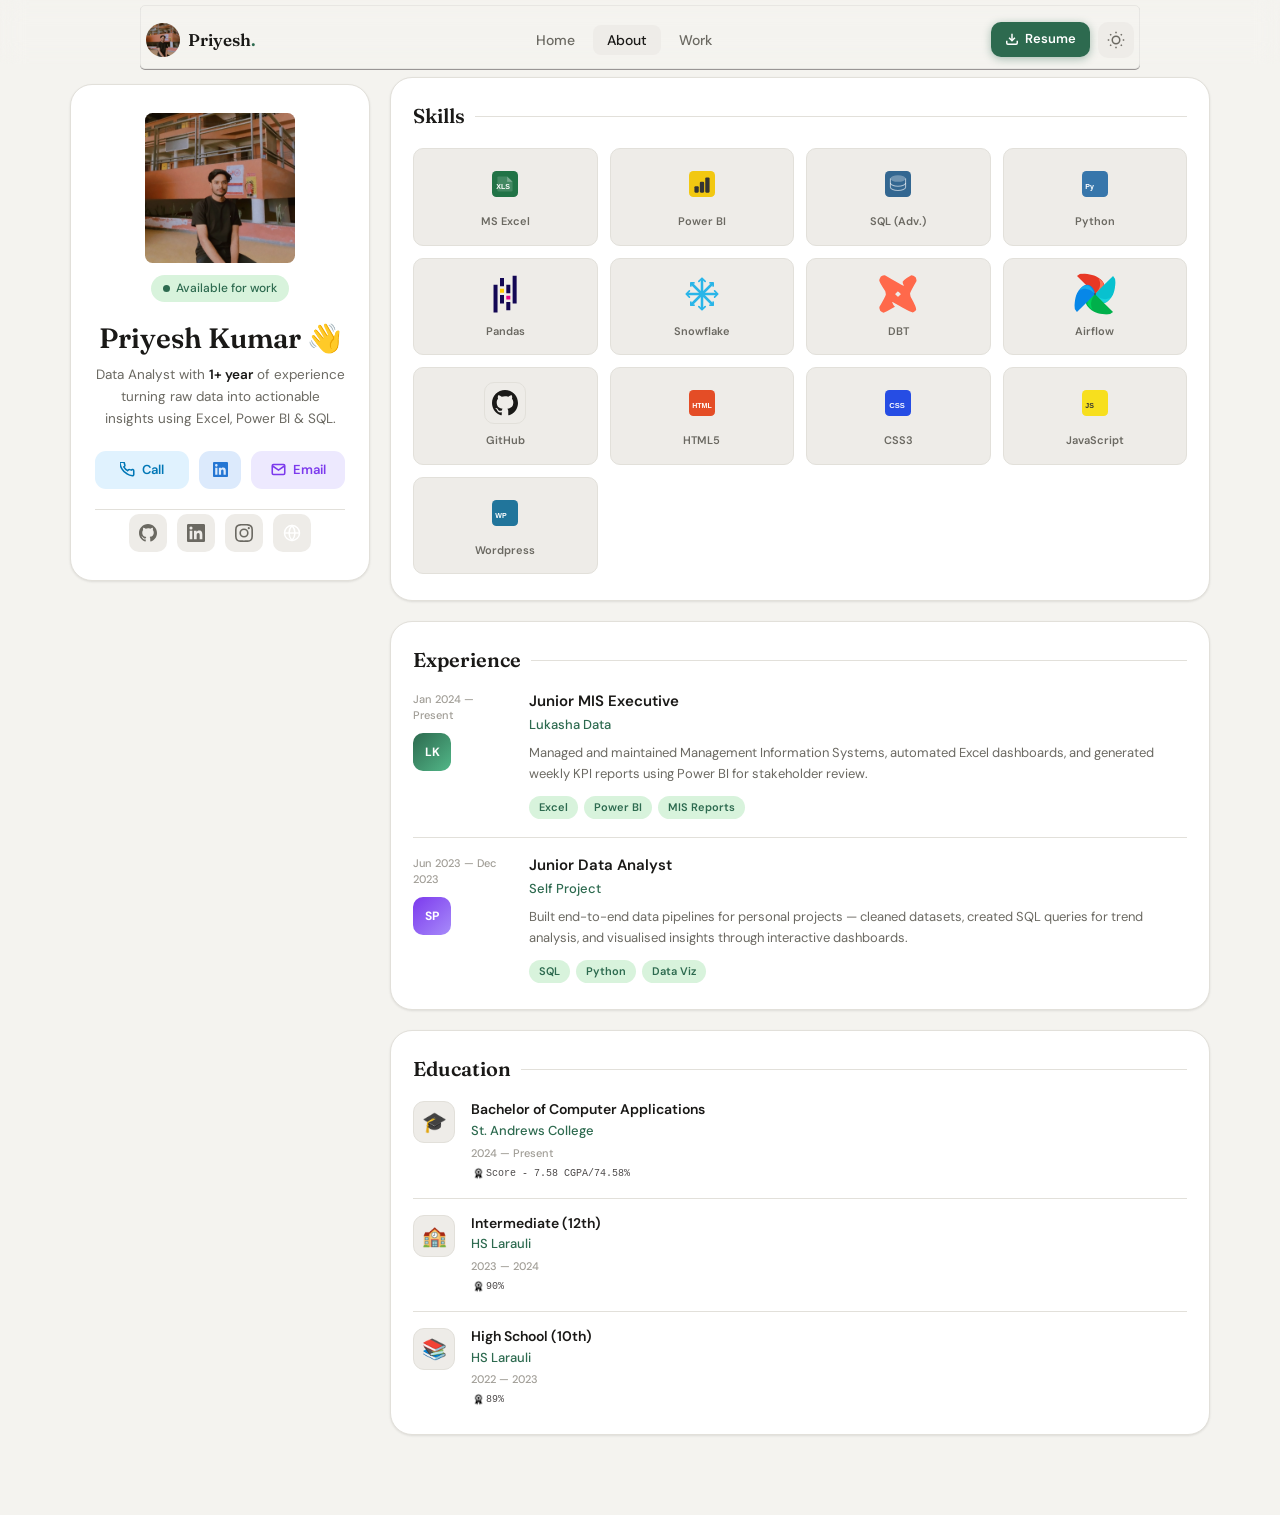
==== commit 69b41e73: "Added Updated Resume and Add DBT & airflow skill page" ====
--- a/index.html
+++ b/index.html
@@ -32,7 +32,7 @@
       </ul>
 
       <div class="nav-actions">
-        <a href="Priyesh_Data_Analyst_Resume.pdf" class="btn-resume" download>
+        <a href="resume/Priyesh_Data_Analyst_Resume.pdf" class="btn-resume" download>
           <svg width="14" height="14" viewBox="0 0 24 24" fill="none" stroke="currentColor" stroke-width="2.5">
             <path d="M21 15v4a2 2 0 01-2 2H5a2 2 0 01-2-2v-4" />
             <polyline points="7 10 12 15 17 10" />
@@ -167,37 +167,37 @@
           <div class="section-card card" data-aos>
             <h2 class="section-title">Skills</h2>
             <div class="skills-grid">
-              
-              <a href="/learning/excel/index.html">
-              <div class="skill-item">
-                <div class="skill-icon excel">
-                  <svg width="26" height="26" viewBox="0 0 48 48" fill="none">
-                    <rect width="48" height="48" rx="8" fill="#217346" />
-                    <path d="M28 10H12a2 2 0 00-2 2v24a2 2 0 002 2h24a2 2 0 002-2V20L28 10z" fill="#fff"
-                      fill-opacity=".15" />
-                    <path d="M28 10v10h10L28 10z" fill="#fff" fill-opacity=".3" /><text x="8" y="34" font-family="Arial"
-                      font-weight="bold" font-size="13" fill="white">XLS</text>
-                  </svg>
-                </div>
-                <span>MS Excel</span>
-              </div>
-              </a>
-
-              <a href="/learning/power-bi/index.html">
-              <div class="skill-item">
-                <div class="skill-icon powerbi">
-                  <svg width="26" height="26" viewBox="0 0 48 48" fill="none">
-                    <rect width="48" height="48" rx="8" fill="#F2C811" />
-                    <rect x="10" y="28" width="8" height="12" rx="2" fill="#333" />
-                    <rect x="20" y="20" width="8" height="20" rx="2" fill="#333" />
-                    <rect x="30" y="12" width="8" height="28" rx="2" fill="#333" />
-                  </svg>
-                </div>
-                <span>Power BI</span>
-              </div>
-              </a>
-
-              <a href="/learning/sql/index.html">
+
+              <a href="/learning/excel/">
+                <div class="skill-item">
+                  <div class="skill-icon excel">
+                    <svg width="26" height="26" viewBox="0 0 48 48" fill="none">
+                      <rect width="48" height="48" rx="8" fill="#217346" />
+                      <path d="M28 10H12a2 2 0 00-2 2v24a2 2 0 002 2h24a2 2 0 002-2V20L28 10z" fill="#fff"
+                        fill-opacity=".15" />
+                      <path d="M28 10v10h10L28 10z" fill="#fff" fill-opacity=".3" /><text x="8" y="34"
+                        font-family="Arial" font-weight="bold" font-size="13" fill="white">XLS</text>
+                    </svg>
+                  </div>
+                  <span>MS Excel</span>
+                </div>
+              </a>
+
+              <a href="/learning/power-bi/">
+                <div class="skill-item">
+                  <div class="skill-icon powerbi">
+                    <svg width="26" height="26" viewBox="0 0 48 48" fill="none">
+                      <rect width="48" height="48" rx="8" fill="#F2C811" />
+                      <rect x="10" y="28" width="8" height="12" rx="2" fill="#333" />
+                      <rect x="20" y="20" width="8" height="20" rx="2" fill="#333" />
+                      <rect x="30" y="12" width="8" height="28" rx="2" fill="#333" />
+                    </svg>
+                  </div>
+                  <span>Power BI</span>
+                </div>
+              </a>
+
+              <a href="/learning/sql/">
                 <div class="skill-item">
                   <div class="skill-icon sql">
                     <svg width="26" height="26" viewBox="0 0 48 48" fill="none">
@@ -213,7 +213,7 @@
                 </div>
               </a>
 
-              <a href="/learning/python/index.html">
+              <a href="/learning/python/">
                 <div class="skill-item">
                   <div class="skill-icon python">
                     <svg width="26" height="26" viewBox="0 0 48 48" fill="none">
@@ -225,64 +225,200 @@
                 </div>
               </a>
 
-              <a href="/learning/pandas/index.html">
+              <a href="/learning/pandas/">
                 <div class="skill-item">
                   <div class="skill-icon python">
-                      <svg xmlns="http://www.w3.org/2000/svg" viewBox="0 0 128 128">
-                        <path style="-inkscape-stroke:none" d="M48.697 15.176h12.25v25.437h-12.25zm0 52.251h12.25v25.436h-12.25z" color="#000" fill="#130754"/>
-                        <path style="-inkscape-stroke:none" d="M48.697 48.037h12.25v12.001h-12.25z" color="#000" fill="#ffca00"/>
-                        <path style="-inkscape-stroke:none" d="M29.017 36.087h12.25v84.552h-12.25zM67.97 88.414h12.25v25.436H67.97zm0-52.297h12.25v25.437H67.97z" color="#000" fill="#130754"/>
-                        <path style="-inkscape-stroke:none" d="M67.97 68.983h12.25v12.001H67.97z" color="#000" fill="#e70488"/>
-                        <path style="-inkscape-stroke:none" d="M87.238 8.55h12.25v84.552h-12.25z" color="#000" fill="#130754"/></svg>
+                    <svg xmlns="http://www.w3.org/2000/svg" viewBox="0 0 128 128">
+                      <path style="-inkscape-stroke:none"
+                        d="M48.697 15.176h12.25v25.437h-12.25zm0 52.251h12.25v25.436h-12.25z" color="#000"
+                        fill="#130754" />
+                      <path style="-inkscape-stroke:none" d="M48.697 48.037h12.25v12.001h-12.25z" color="#000"
+                        fill="#ffca00" />
+                      <path style="-inkscape-stroke:none"
+                        d="M29.017 36.087h12.25v84.552h-12.25zM67.97 88.414h12.25v25.436H67.97zm0-52.297h12.25v25.437H67.97z"
+                        color="#000" fill="#130754" />
+                      <path style="-inkscape-stroke:none" d="M67.97 68.983h12.25v12.001H67.97z" color="#000"
+                        fill="#e70488" />
+                      <path style="-inkscape-stroke:none" d="M87.238 8.55h12.25v84.552h-12.25z" color="#000"
+                        fill="#130754" />
+                    </svg>
 
                   </div>
                   <span> Pandas </span>
                 </div>
               </a>
 
-              <a href="/learning/snowflake/index.html">
+              <a href="/learning/snowflake/">
                 <div class="skill-item">
                   <div class="skill-icon python">
-                      <svg width="200" height="200" viewBox="0 0 200 200" xmlns="http://www.w3.org/2000/svg">
-                        <g fill="#29B5E8">
-                          <!-- Center -->
-                          <circle cx="100" cy="100" r="12"/>
-
-                          <!-- Vertical -->
-                          <rect x="94" y="25" width="12" height="150" rx="6"/>
-                          
-                          <!-- Horizontal -->
-                          <rect x="25" y="94" width="150" height="12" rx="6"/>
-
-                          <!-- Diagonal 1 -->
-                          <rect x="94" y="25" width="12" height="150" rx="6"
-                                transform="rotate(45 100 100)"/>
-
-                          <!-- Diagonal 2 -->
-                          <rect x="94" y="25" width="12" height="150" rx="6"
-                                transform="rotate(-45 100 100)"/>
-
-                          <!-- Snowflake branches -->
-                          <path d="M100 25 L85 40 M100 25 L115 40
+                    <svg width="200" height="200" viewBox="0 0 200 200" xmlns="http://www.w3.org/2000/svg">
+                      <g fill="#29B5E8">
+                        <!-- Center -->
+                        <circle cx="100" cy="100" r="12" />
+
+                        <!-- Vertical -->
+                        <rect x="94" y="25" width="12" height="150" rx="6" />
+
+                        <!-- Horizontal -->
+                        <rect x="25" y="94" width="150" height="12" rx="6" />
+
+                        <!-- Diagonal 1 -->
+                        <rect x="94" y="25" width="12" height="150" rx="6" transform="rotate(45 100 100)" />
+
+                        <!-- Diagonal 2 -->
+                        <rect x="94" y="25" width="12" height="150" rx="6" transform="rotate(-45 100 100)" />
+
+                        <!-- Snowflake branches -->
+                        <path d="M100 25 L85 40 M100 25 L115 40
                                   M100 175 L85 160 M100 175 L115 160
                                   M25 100 L40 85 M25 100 L40 115
                                   M175 100 L160 85 M175 100 L160 115
                                   M47 47 L62 47 M47 47 L47 62
                                   M153 47 L138 47 M153 47 L153 62
                                   M47 153 L62 153 M47 153 L47 138
-                                  M153 153 L138 153 M153 153 L153 138"
-                                fill="none"
-                                stroke="#29B5E8"
-                                stroke-width="8"
-                                stroke-linecap="round"
-                                stroke-linejoin="round"/>
-                        </g>
-                      </svg>
+                                  M153 153 L138 153 M153 153 L153 138" fill="none" stroke="#29B5E8" stroke-width="8"
+                          stroke-linecap="round" stroke-linejoin="round" />
+                      </g>
+                    </svg>
                   </div>
                   <span> Snowflake </span>
                 </div>
               </a>
-            
+
+              <!--------- DATA BUILD TOOL ----------->
+              <a href="/learning/dbt/">
+                <div class="skill-item">
+                  <div class="skill-icon python">
+                    <svg width="200" height="200" viewBox="0 0 447 447" xmlns="http://www.w3.org/2000/svg">
+                      <path fill="#FF694B" fill-rule="evenodd" d="
+                                    M41 37
+                                    Q26 59 24 81
+                                    Q25 100 88 194
+                                    Q94 216 94 231
+                                    Q85 259 25 362
+                                    Q23 376 34 401
+                                    Q52 417 70 423
+                                    Q81 422 191 360
+                                    Q170 337 160 309
+                                    Q162 304 274 371
+                                    Q363 420 381 421
+                                    Q400 412 417 393
+                                    Q423 368 358 252
+                                    Q352 230 352 215
+                                    Q362 185 421 84
+                                    Q423 70 411 44
+                                    Q387 26 365 24
+                                    Q255 86 275 108
+                                    Q283 126 286 139
+                                    Q284 142 84 25
+                                    Q65 24 41 37
+                                    Z
+
+                                    M223 196
+                                    Q227 196 251 220
+                                    Q255 224 251 228
+                                    L228 251
+                                    Q223 255 219 251
+                                    L196 228
+                                                          Q192 224 196 220
+                                                          L219 197
+                                                          Q221 195 223 196
+                                                          Z
+                                                            " />
+                    </svg>
+                  </div>
+                  <span> DBT </span>
+                </div>
+              </a>
+
+
+              <!--------- Apache Airflow ----------->
+              <a href="/learning/airflow/">
+                <div class="skill-item">
+                  <div class="skill-icon python">
+                    <svg width="200" height="200" viewBox="0 0 700 700" xmlns="http://www.w3.org/2000/svg">
+
+                      <!-- Top / Red blade -->
+                      <path d="M8 7
+                                    C145 5 280 12 365 55
+                                    C425 85 470 125 495 165
+                                    C515 205 510 250 485 285
+                                    C465 315 425 340 350 350
+                                    L210 210
+                                    Z" fill="#E83825" />
+
+                      <!-- Red inner highlight -->
+                      <path d="M350 350
+                                    C390 330 430 305 470 270
+                                    C505 240 505 190 480 155
+                                    C460 130 440 110 410 95
+                                    C430 125 440 165 435 205
+                                    C430 260 400 305 350 350Z" fill="#FF7258" />
+
+
+                      <!-- Right / Cyan blade -->
+                      <path d="M693 7
+                                    C695 145 690 280 647 365
+                                    C615 425 575 465 535 490
+                                    C495 510 450 505 415 480
+                                    C385 460 360 420 350 350
+                                    L490 210
+                                    Z" fill="#08C1CF" />
+
+                      <!-- Cyan inner highlight -->
+                      <path d="M350 350
+                                    C370 390 395 430 430 470
+                                    C460 505 510 505 545 480
+                                    C570 460 590 440 605 410
+                                    C575 430 535 440 495 435
+                                    C440 430 395 400 350 350Z" fill="#18D3DF" />
+
+
+                      <!-- Bottom / Green blade -->
+                      <path d="M693 693
+                                    C555 695 420 690 335 647
+                                    C275 615 235 575 210 535
+                                    C190 495 195 450 220 415
+                                    C240 385 280 360 350 350
+                                    L490 490
+                                    Z" fill="#00B04B" />
+
+                      <!-- Green inner highlight -->
+                      <path d="M350 350
+                                    C330 370 290 395 250 430
+                                    C215 460 215 510 240 545
+                                    C260 570 280 590 310 605
+                                    C290 575 280 535 285 495
+                                    C290 440 320 395 350 350Z" fill="#00D15A" />
+
+
+                      <!-- Left / Blue blade -->
+                      <path d="M7 693
+                                    C5 555 10 420 53 335
+                                    C85 275 125 235 165 210
+                                    C205 190 250 195 285 220
+                                    C315 240 340 280 350 350
+                                    L210 490
+                                    Z" fill="#0787E8" />
+
+                      <!-- Blue inner highlight -->
+                      <path d="M350 350
+                                    C330 310 305 270 270 230
+                                    C240 195 190 195 155 220
+                                    C130 240 110 260 95 290
+                                    C125 270 165 260 205 265
+                                    C260 270 305 300 350 350Z" fill="#16AEEB" />
+
+
+                      <!-- Center -->
+                      <circle cx="350" cy="350" r="15" fill="#4A4A4A" />
+
+                    </svg>
+                  </div>
+                  <span> Airflow </span>
+                </div>
+              </a>
+
 
               <div class="skill-item">
                 <div class="skill-icon github">
